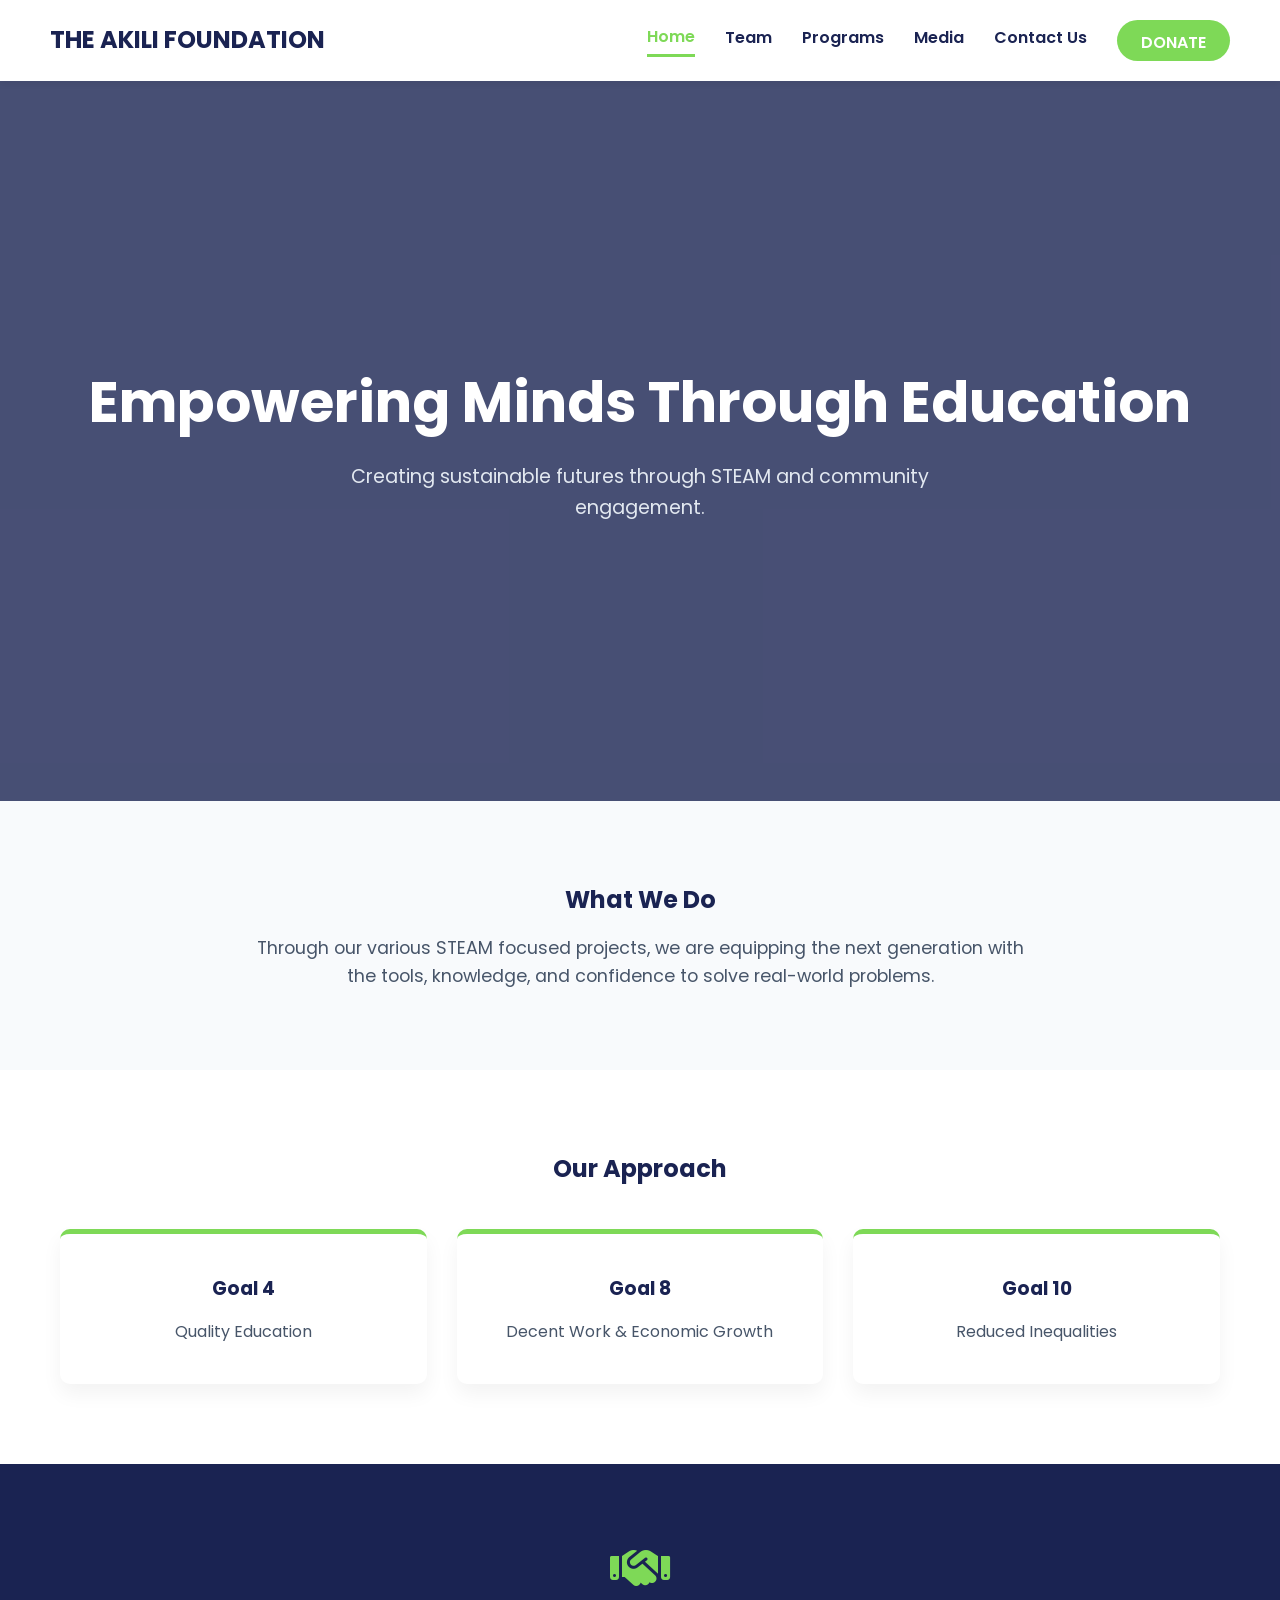
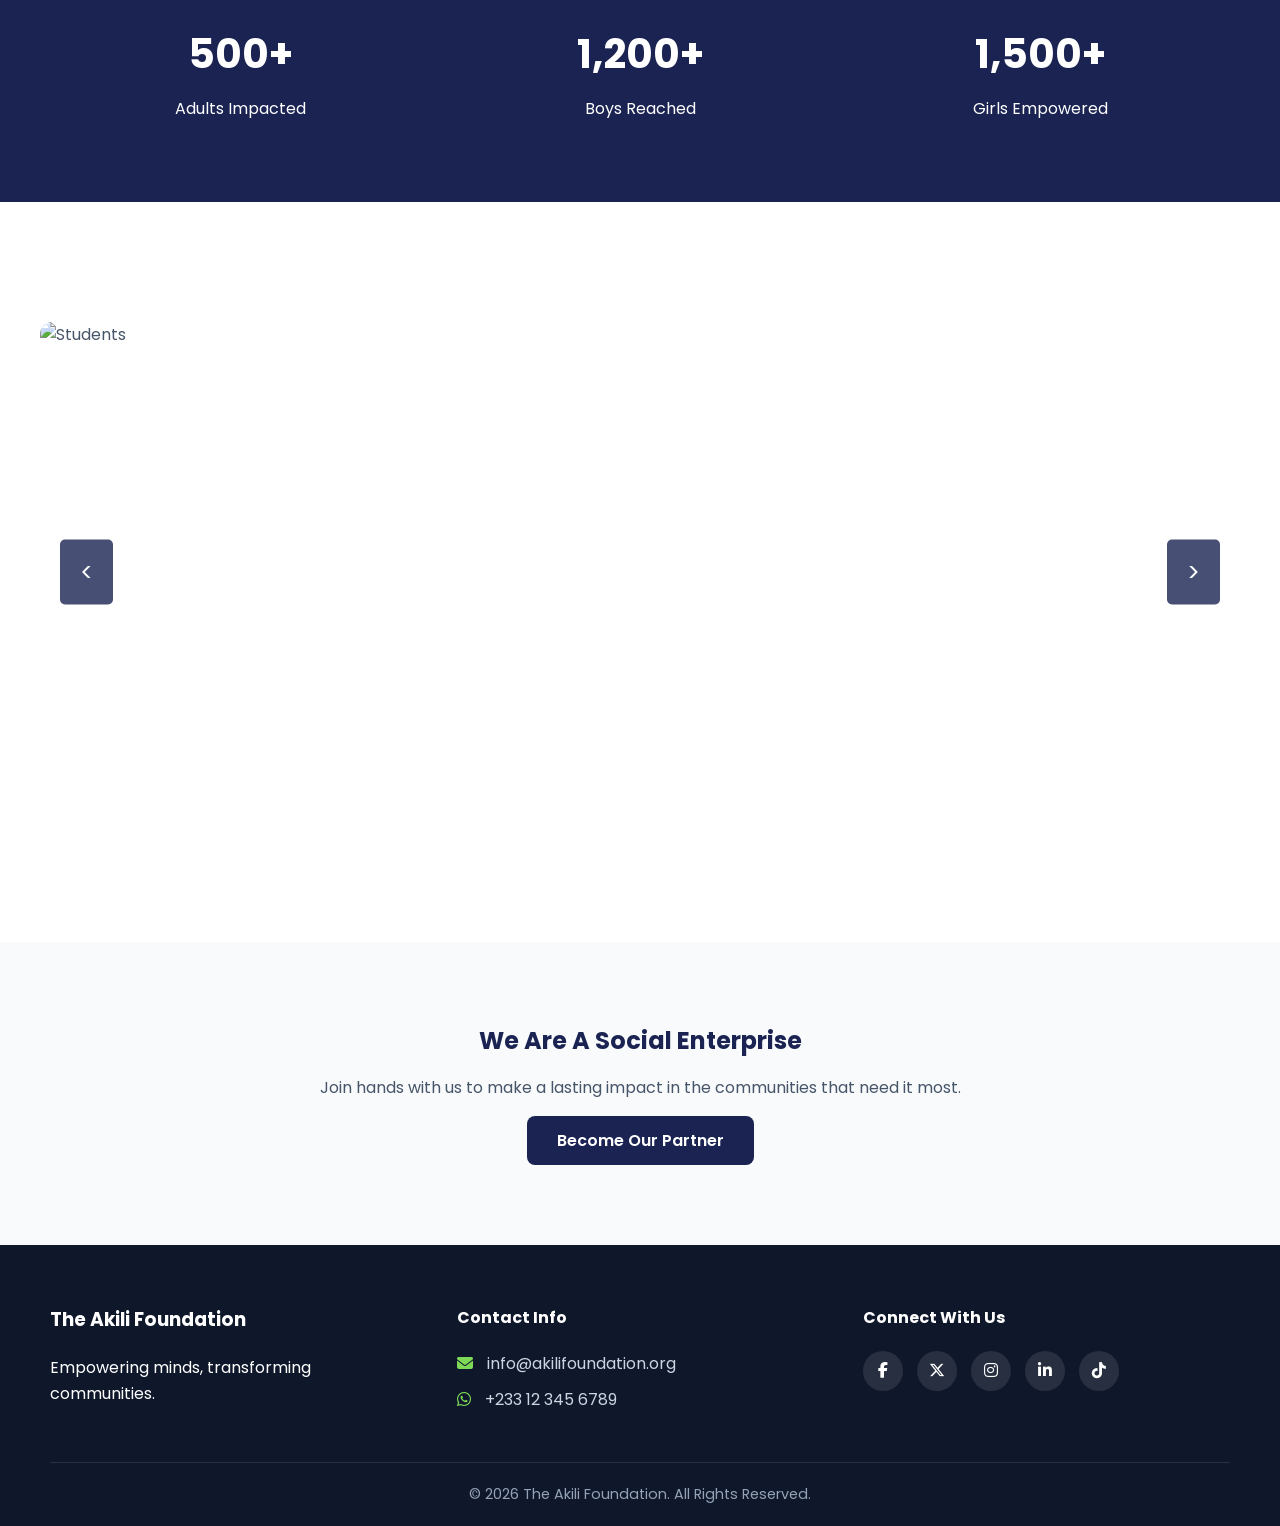
==== index.html @ 2df7f4e1 "Initial commit" ====
<!DOCTYPE html>
<html lang="en">
<head>
    <meta charset="UTF-8">
    <meta name="viewport" content="width=device-width, initial-scale=1.0">
    <title>Home | The Akili Foundation</title>
    <link rel="stylesheet" href="style.css">
    <link rel="stylesheet" href="https://cdnjs.cloudflare.com/ajax/libs/font-awesome/6.4.2/css/all.min.css">
</head>
<body>

    <header class="navbar">
        <div class="logo"><h2>THE AKILI FOUNDATION</h2></div>
        <nav class="nav-links">
            <a href="index.html" id="nav-home">Home</a>
            <a href="team.html" id="nav-team">Team</a>
            <a href="programs.html" id="nav-programs">Programs</a>
            <a href="media.html" id="nav-media">Media</a>
            <a href="contact.html" id="nav-contact">Contact Us</a>
            <a href="donate.html" class="btn-donate">DONATE</a>
        </nav>
    </header>

    <section class="hero-section">
        <div class="hero-content">
            <h1>Empowering Minds Through Education</h1>
            <p>Creating sustainable futures through STEAM and community engagement.</p>
        </div>
    </section>

    <section class="what-we-do">
        <div class="container">
            <h2>What We Do</h2>
            <p>Through our various STEAM focused projects, we are equipping the next generation with the tools, knowledge, and confidence to solve real-world problems.</p>
        </div>
    </section>

    <section class="our-approach">
        <div class="container">
            <h2>Our Approach</h2>
            <div class="sdg-grid">
                <div class="sdg-card">
                    <h3>Goal 4</h3>
                    <p>Quality Education</p>
                </div>
                <div class="sdg-card">
                    <h3>Goal 8</h3>
                    <p>Decent Work & Economic Growth</p>
                </div>
                <div class="sdg-card">
                    <h3>Goal 10</h3>
                    <p>Reduced Inequalities</p>
                </div>
            </div>
        </div>
    </section>

    <section class="impact-counter">
        <div class="container">
            <i class="fa-solid fa-handshake impact-icon"></i>
            <div class="counter-grid">
                <div class="counter-box">
                    <h3>500+</h3>
                    <p>Adults Impacted</p>
                </div>
                <div class="counter-box">
                    <h3>1,200+</h3>
                    <p>Boys Reached</p>
                </div>
                <div class="counter-box">
                    <h3>1,500+</h3>
                    <p>Girls Empowered</p>
                </div>
            </div>
        </div>
    </section>

    <section class="media-preview">
        <div class="impact-carousel">
                <button class="carousel-btn prev" id="prevBtn">&lt;</button>
                <img src="78.jpg" alt="Students" id="carouselImage">
                <button class="carousel-btn next" id="nextBtn">&gt;</button>
            </div>
    </section>

    <section class="cta-section">
        <div class="container">
            <h2>We Are A Social Enterprise</h2>
            <p>Join hands with us to make a lasting impact in the communities that need it most.</p>
            <a href="donate.html" class="btn-primary">Become Our Partner</a>
        </div>
    </section>

    <footer class="footer">
        <div class="footer-container">
            <div class="footer-about">
                <h3>The Akili Foundation</h3>
                <p>Empowering minds, transforming communities.</p>
            </div><div class="footer-contact">
                <h4>Contact Info</h4>
                <p><i class="fa-solid fa-envelope"></i> info@akilifoundation.org</p>
                <p><i class="fa-brands fa-whatsapp"></i> +233 12 345 6789</p>
            </div>

            <div class="footer-socials">
                <h4>Connect With Us</h4>
                <a href="#"><i class="fa-brands fa-facebook-f"></i></a>
                <a href="#"><i class="fa-brands fa-x-twitter"></i></a>
                <a href="#"><i class="fa-brands fa-instagram"></i></a>
                <a href="#"><i class="fa-brands fa-linkedin-in"></i></a>
                <a href="#"><i class="fa-brands fa-tiktok"></i></a>
            </div>
        </div>
        <div class="footer-bottom">
            <p>&copy; 2026 The Akili Foundation. All Rights Reserved.</p>
        </div>
    </footer>

    <script src="script.js"></script>
</body>
</html>
---- style.css ----
/* =========================================
   0. GOOGLE FONTS & ROOT VARIABLES
   ========================================= */
@import url('https://fonts.googleapis.com/css2?family=Poppins:wght@300;400;600;700&display=swap');

:root {
    --primary-blue: #1a2352;
    --primary-green: #7ed957;
    --hover-green: #6bc246;
    --white: #ffffff;
    --light-gray: #f8fafc;
    --border-gray: #e2e8f0;
    --text-gray: #475569;
    --dark-bg: #0f172a;
    --whatsapp-green: #25D366;
}

/* =========================================
   1. GLOBAL RESET & BASE STYLES
   ========================================= */
* {
    margin: 0;
    padding: 0;
    box-sizing: border-box;
    font-family: 'Poppins', sans-serif;
}

body {
    background-color: var(--white);
    color: var(--text-gray);
    line-height: 1.6;
}

.container {
    max-width: 1200px;
    margin: 0 auto;
    padding: 0 20px;
    text-align: center;
}

h1, h2, h3, h4 {
    color: var(--primary-blue);
    margin-bottom: 15px;
}

/* =========================================
   2. UNIVERSAL NAVBAR
   ========================================= */
.navbar {
    display: flex;
    justify-content: space-between;
    align-items: center;
    padding: 20px 50px;
    background-color: var(--white);
    box-shadow: 0 4px 6px rgba(0,0,0,0.05);
    position: sticky;
    top: 0;
    z-index: 1000;
}

.logo h2 {
    font-size: 1.5rem;
    margin: 0;
}

.nav-links {
    display: flex;
    gap: 30px;
    align-items: center;
}

.nav-links a {
    text-decoration: none;
    color: var(--primary-blue);
    font-weight: 600;
    transition: color 0.3s;
    padding-bottom: 5px;
}

.nav-links a:hover {
    color: var(--primary-green);
}

.nav-links a.active-link {
    border-bottom: 3px solid var(--primary-green);
    color: var(--primary-green);
}

/* =========================================
   3. BUTTONS
   ========================================= */
.btn-donate {
    background-color: var(--primary-green);
    color: var(--white) !important;
    padding: 10px 24px;
    border-radius: 50px;
    border: none;
    font-weight: 600;
    transition: background 0.3s;
}

.btn-donate:hover {
    background-color: var(--hover-green);
    border-bottom: none;
}

.btn-primary {
    display: inline-block;
    background-color: var(--primary-blue);
    color: var(--white);
    padding: 12px 30px;
    border-radius: 8px;
    text-decoration: none;
    font-weight: 600;
    transition: background 0.3s;
    margin-top: 15px;
    border: none;
    cursor: pointer;
}

.btn-primary:hover {
    background-color: #11183b;
}

.btn-whatsapp {
    display: inline-block;
    background-color: var(--whatsapp-green);
    color: var(--white);
    padding: 10px 20px;
    border-radius: 8px;
    text-decoration: none;
    font-weight: 600;
    margin-top: 10px;
    transition: transform 0.3s;
}

.btn-whatsapp:hover {
    transform: translateY(-3px);
}

/* =========================================
   4. HOME PAGE SECTIONS
   ========================================= */
.hero-section {
    position: relative;
    background-image: url('78.jpg'); /* Starts with your first working image */
    background-position: center;
    background-size: cover;
    background-repeat: no-repeat;
    
    height: 80vh;
    display: flex;
    align-items: center;
    justify-content: center;
    text-align: center;
    color: var(--white);
    padding: 0 20px;
    overflow: hidden;
    
    /* Smooth transition fade when background changes */
    transition: background-image 1.2s ease-in-out;
}

/* Handles the dark blue tint safely so JavaScript doesn't break it */
.hero-section::before {
    content: "";
    position: absolute;
    top: 0;
    left: 0;
    width: 100%;
    height: 100%;
    background: rgba(26, 35, 82, 0.8);
    z-index: 1;
}

/* Pushes text in front of the dark tint */
.hero-content {
    position: relative;
    z-index: 2;
}

.hero-content h1 {
    color: var(--white);
    font-size: 3.5rem;
}

.hero-content p {
    font-size: 1.2rem;
    max-width: 600px;
    margin: 0 auto;
    color: #e2e8f0;
}
.what-we-do, .our-approach, .impact-counter, .media-preview, .cta-section {
    padding: 80px 0;
}

.what-we-do { background-color: var(--light-gray); }
.what-we-do p { max-width: 800px; margin: 0 auto; font-size: 1.1rem; }

.sdg-grid {
    display: grid;
    grid-template-columns: repeat(auto-fit, minmax(250px, 1fr));
    gap: 30px;
    margin-top: 40px;
}

.sdg-card {
    background: var(--white);
    padding: 40px 20px;
    border-radius: 10px;
    box-shadow: 0 10px 20px rgba(0,0,0,0.05);
    border-top: 5px solid var(--primary-green);
    transition: transform 0.3s;
}

.sdg-card:hover {
    transform: translateY(-5px); 
}

.impact-counter { background-color: var(--primary-blue); color: var(--white); }
.impact-counter h2, .impact-counter h3 { color: var(--white); }
.impact-icon { font-size: 3rem; color: var(--primary-green); margin-bottom: 30px; }

.counter-grid {
    display: grid;
    grid-template-columns: repeat(auto-fit, minmax(200px, 1fr));
    gap: 40px;
}

.counter-box h3 { font-size: 2.5rem; margin-bottom: 10px; }
.cta-section { background-color: var(--light-gray); }

/* =========================================
   5. SUBPAGE HEADERS (Team, Contact, etc.)
   ========================================= */
.page-header {
    background-color: var(--primary-blue);
    color: var(--white);
    padding: 60px 20px;
    text-align: center;
}

.page-header h1 {
    color: var(--white);
    font-size: 2.5rem;
    margin-bottom: 10px;
}

.page-header p {
    color: var(--border-gray);
    font-size: 1.1rem;
    max-width: 600px;
    margin: 0 auto;
}

/* =========================================
   6. TEAM & VOLUNTEERS
   ========================================= */
.team-grid-section, .volunteer-cta {
    padding: 80px 0;
}

.profile-grid {
    display: grid;
    grid-template-columns: repeat(auto-fit, minmax(250px, 1fr));
    gap: 40px;
    margin-top: 20px;
}

.profile-card {
    background: var(--white);
    padding: 30px 20px;
    border-radius: 12px;
    box-shadow: 0 4px 15px rgba(0,0,0,0.05);
    text-align: center;
}

.profile-card img {
    width: 150px;
    height: 150px;
    border-radius: 50%;
    object-fit: cover;
    margin-bottom: 15px;
    border: 4px solid var(--light-gray);
}

.profile-card .role {
    color: var(--primary-green);
    font-weight: 600;
}

.linkedin-link {
    display: inline-block;
    margin-top: 10px;
    font-size: 1.5rem;
    color: #0077b5;
    transition: transform 0.3s, color 0.3s;
}

.linkedin-link:hover {
    color: #005582;
    transform: scale(1.2);
}

.volunteer-bridge {
    background-color: var(--light-gray);
    padding: 60px 0;
}

/* =========================================
   7. PROGRAMS PAGE
   ========================================= */
.programs-section { padding: 80px 0; background-color: var(--light-gray); }

.programs-grid {
    display: grid;
    grid-template-columns: repeat(auto-fit, minmax(320px, 1fr));
    gap: 30px;
}

.program-card {
    background: var(--white);
    border-radius: 12px;
    overflow: hidden;
    box-shadow: 0 5px 15px rgba(0,0,0,0.05);
    text-align: left;
}

.program-card img {
    width: 100%;
    height: 220px;
    object-fit: cover;
}

.program-content {
    padding: 30px;
}

/* =========================================
   8. MEDIA GALLERY
   ========================================= */
.gallery-section { padding: 80px 0; }

.gallery-grid {
    display: grid;
    grid-template-columns: repeat(auto-fit, minmax(300px, 1fr));
    gap: 20px;
}

.gallery-item img {
    width: 100%;
    height: 300px;
    object-fit: cover;
    border-radius: 10px;
    transition: transform 0.3s;
}

.gallery-item img:hover { transform: scale(1.02); }

.gallery-wide {
    grid-column: 1 / -1; 
}

.gallery-wide img {
    height: 400px;
}

/* =========================================
   9. CONTACT PAGE & FORMS
   ========================================= */
.contact-section { padding: 80px 0; }

.contact-grid {
    display: grid;
    grid-template-columns: 1fr 1fr;
    gap: 50px;
    text-align: left;
}

.standard-form {
    display: flex;
    flex-direction: column;
    gap: 15px;
    margin-top: 20px;
}

.standard-form input, .standard-form textarea {
    width: 100%;
    padding: 15px;
    border: 1px solid var(--border-gray);
    border-radius: 8px;
    font-size: 1rem;
    outline: none;
    transition: border 0.3s;
}

.standard-form input:focus, .standard-form textarea:focus {
    border-color: var(--primary-blue);
}

.contact-info-container h2 { margin-bottom: 20px; }

.info-item {
    display: flex;
    align-items: center;
    gap: 15px;
    margin-top: 20px;
    font-size: 1.1rem;
}

.info-item i {
    color: var(--primary-green);
    font-size: 1.5rem;
}

.whatsapp-box {
    margin-top: 40px;
    background: var(--light-gray);
    padding: 25px;
    border-radius: 10px;
    border-left: 4px solid var(--whatsapp-green);
}

/* =========================================
   10. DONATE PAGE
   ========================================= */
.donate-section { padding: 80px 0; background-color: var(--light-gray); }

.donate-grid {
    display: grid;
    grid-template-columns: repeat(auto-fit, minmax(300px, 1fr));
    gap: 30px;
}

.donate-card {
    background: var(--white);
    padding: 40px 30px;
    border-radius: 12px;
    box-shadow: 0 5px 20px rgba(0,0,0,0.05);
    border-top: 5px solid var(--primary-green);
}

.donate-icon i {
    font-size: 3rem;
    color: var(--primary-blue);
    margin-bottom: 20px;
}

.momo-details {
    background-color: var(--light-gray);
    padding: 20px;
    border-radius: 8px;
    margin-top: 20px;
    text-align: left;
}

.momo-details p {
    margin-bottom: 5px;
    color: var(--primary-blue);
}

/* =========================================
   11. UNIVERSAL FOOTER
   ========================================= */
.footer {
    background-color: var(--dark-bg);
    color: var(--white);
    padding: 60px 50px 20px;
    text-align: left;
}

.footer-container {
    display: grid;
    grid-template-columns: repeat(auto-fit, minmax(250px, 1fr));
    gap: 40px;
    margin-bottom: 40px;
}

.footer h3, .footer h4 { color: var(--white); margin-bottom: 20px; }

.footer-contact p { margin-bottom: 10px; color: #cbd5e1; }
.footer-contact i { color: var(--primary-green); margin-right: 10px; }

.footer-socials a {
    display: inline-block;
    background: rgba(255,255,255,0.1);
    color: var(--white);
    width: 40px;
    height: 40px;
    line-height: 40px;
    text-align: center;
    border-radius: 50%;
    margin-right: 10px;
    transition: background 0.3s;
}

.footer-socials a:hover { background: var(--primary-green); }

.footer-bottom {
    text-align: center;
    padding-top: 20px;
    border-top: 1px solid rgba(255,255,255,0.1);
    color: #94a3b8;
    font-size: 0.9rem;
}

/* =========================================
   12. RESPONSIVE MEDIA QUERIES (Mobile)
   ========================================= */
@media (max-width: 768px) {
    .navbar { flex-direction: column; padding: 20px; gap: 15px; }
    .nav-links { flex-wrap: wrap; justify-content: center; gap: 15px; }
    .hero-content h1 { font-size: 2.5rem; }
    .contact-grid { grid-template-columns: 1fr; }
    .gallery-wide img { height: 250px; }
}

/* =========================================
   13. IMPACT CAROUSEL (FULL WIDTH)
   ========================================= */
.impact-carousel {
    position: relative;
    width: 100%;
    max-width: 1200px;
    margin: 40px auto;
    overflow: hidden;
    border-radius: 12px;
}

#carouselImage {
    width: 100%;
    height: 500px;
    object-fit: cover;
    display: block;
}

.carousel-btn {
    position: absolute;
    top: 50%;
    transform: translateY(-50%);
    background-color: rgba(26, 35, 82, 0.8);
    color: var(--white);
    border: none;
    padding: 15px 20px;
    cursor: pointer;
    font-size: 24px;
    border-radius: 5px;
    transition: background-color 0.3s;
    z-index: 10;
}

.carousel-btn:hover {
    background-color: var(--primary-green);
}

#prevBtn { left: 20px; }
#nextBtn { right: 20px; }
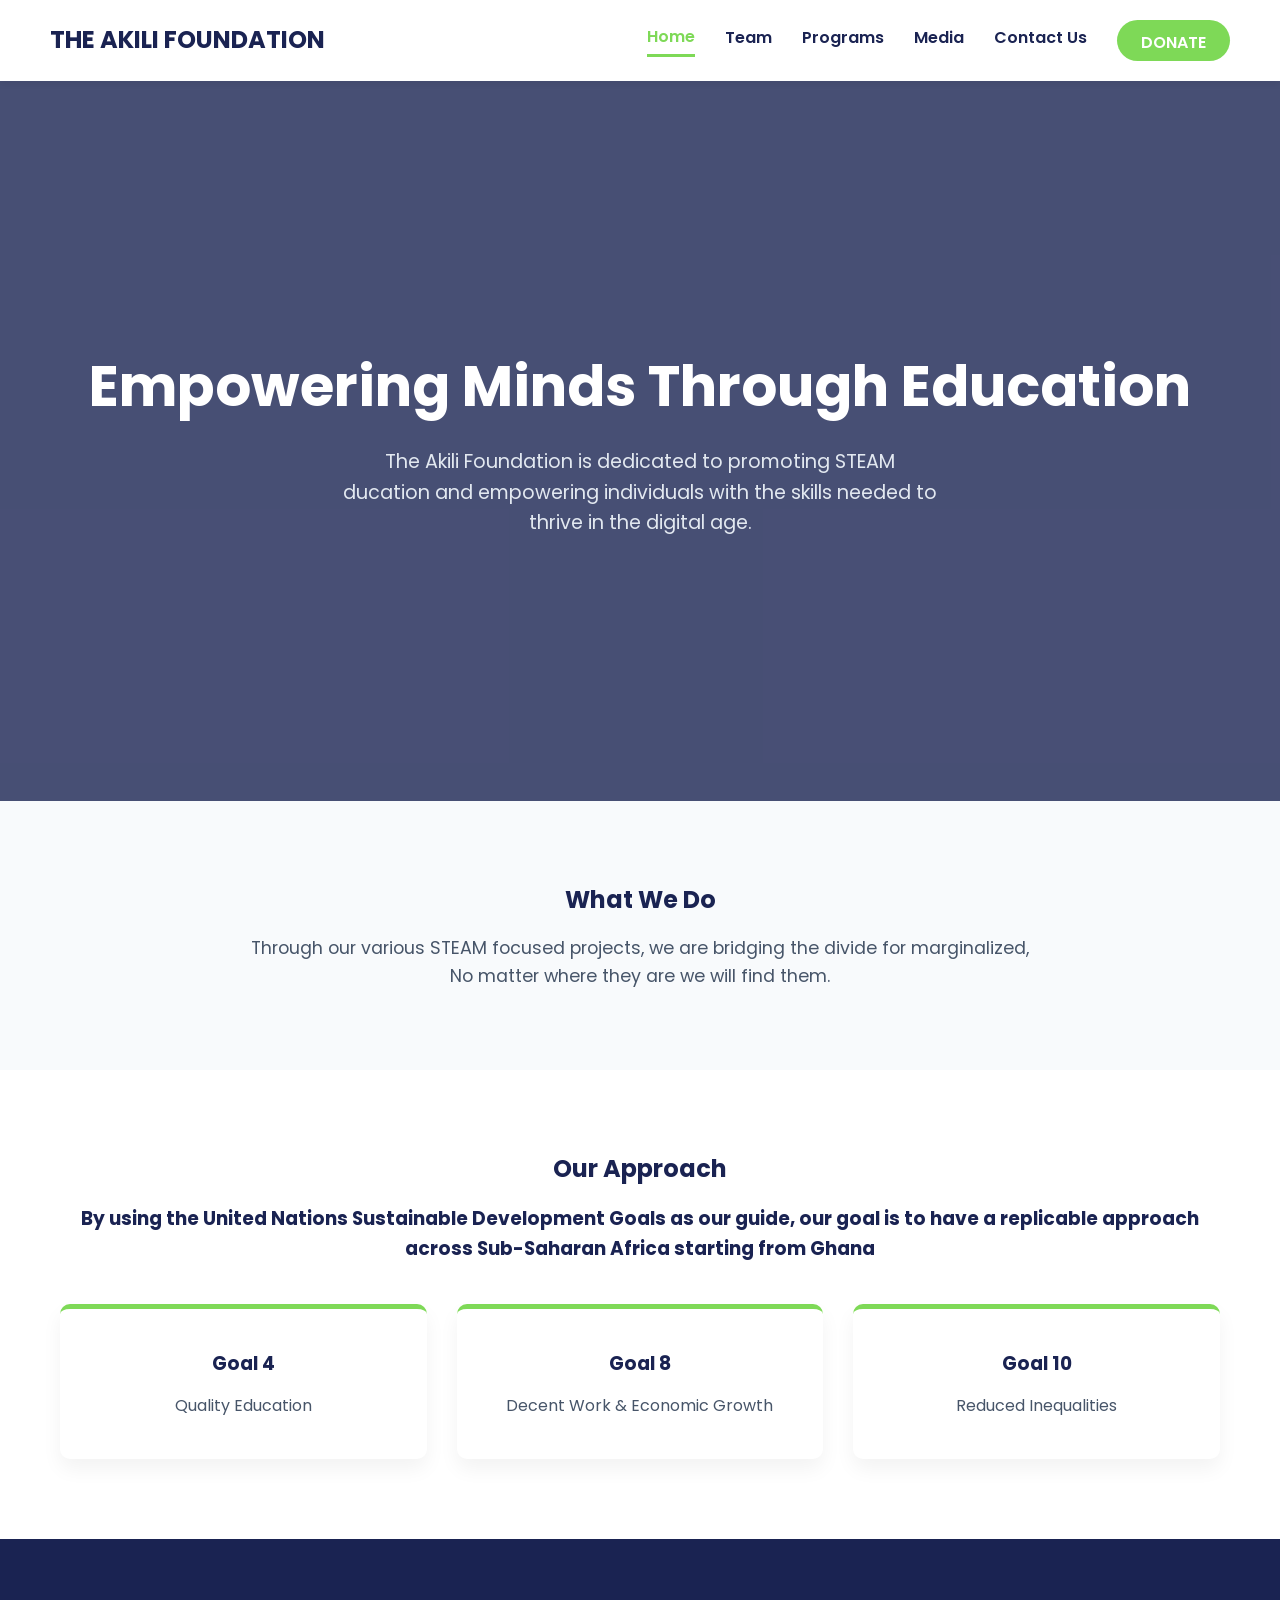
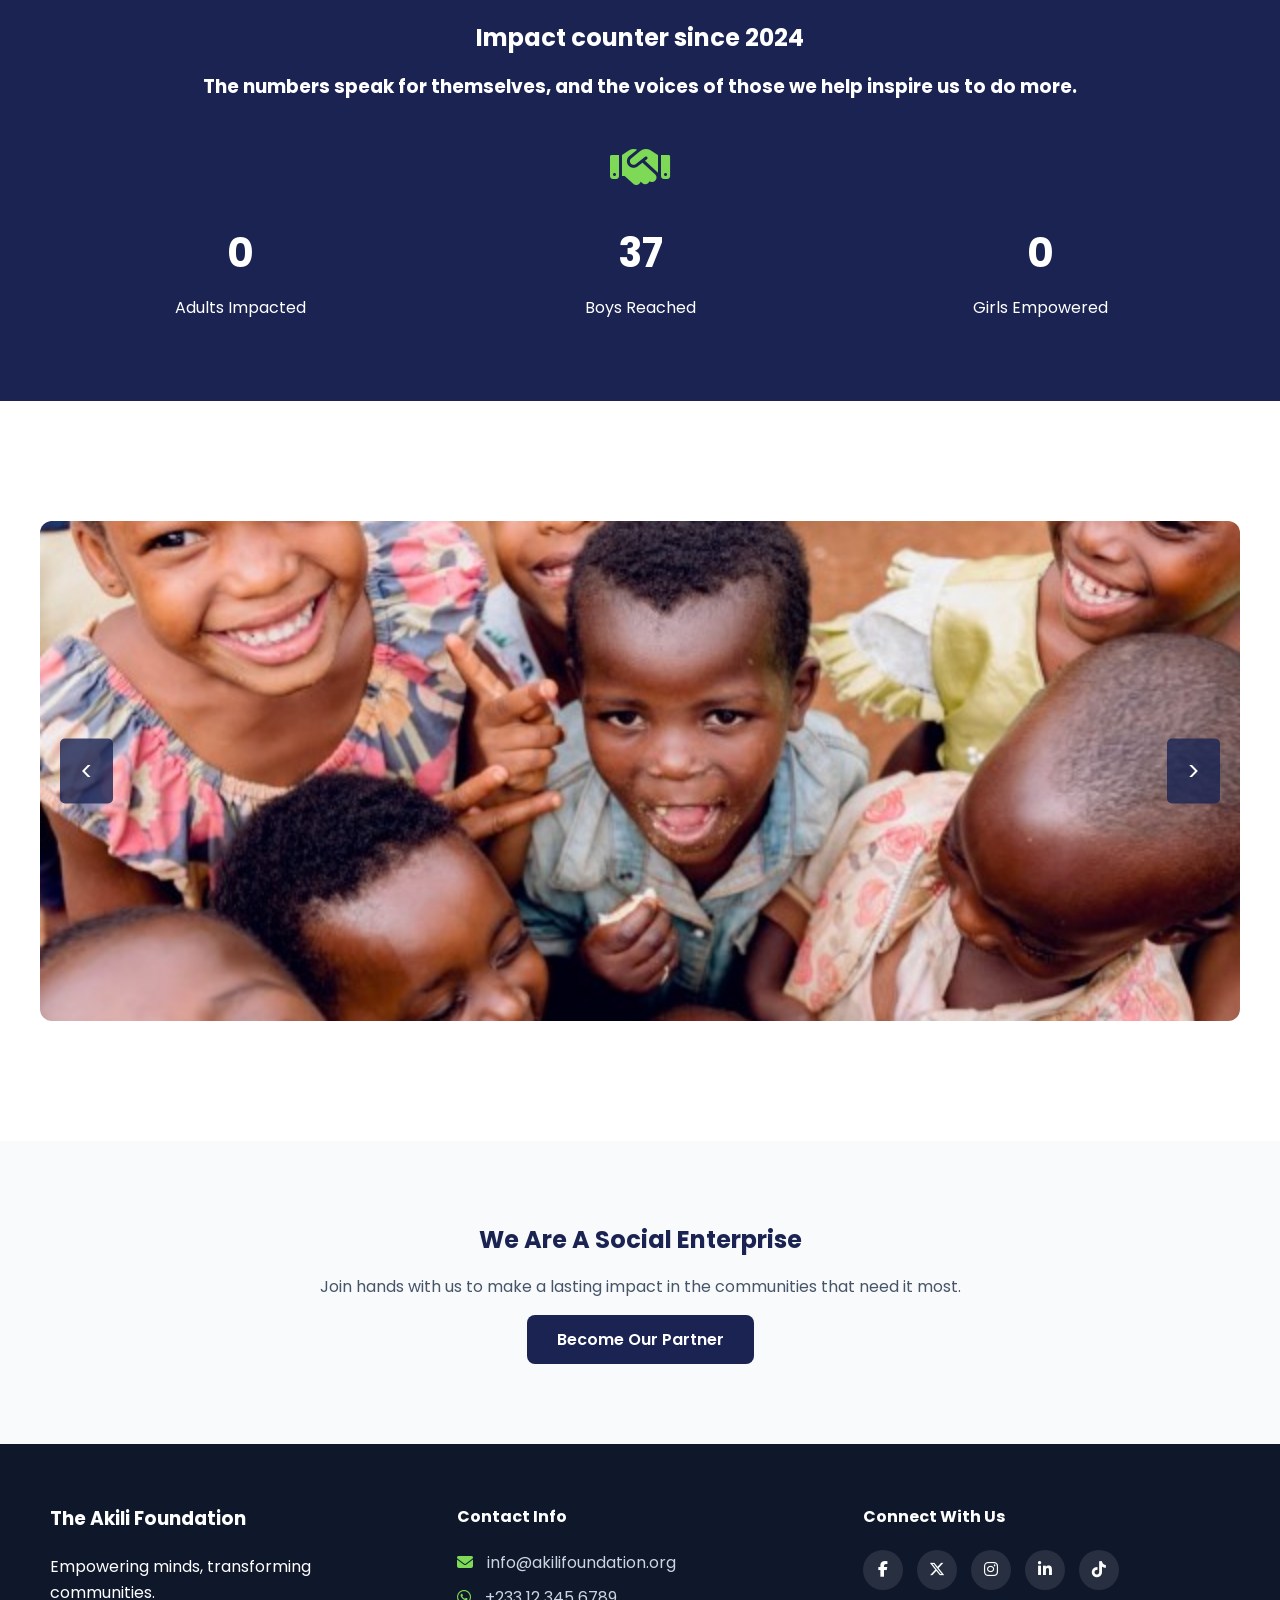
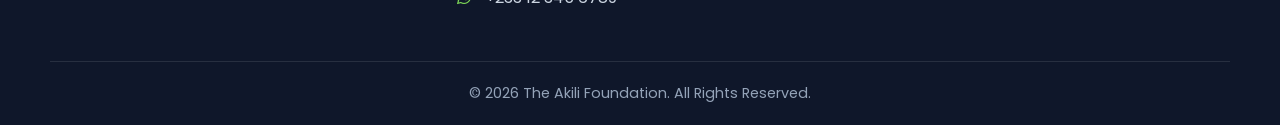
==== commit 0457ad2d: "updated images and added real information" ====
--- a/index.html
+++ b/index.html
@@ -24,20 +24,21 @@
     <section class="hero-section">
         <div class="hero-content">
             <h1>Empowering Minds Through Education</h1>
-            <p>Creating sustainable futures through STEAM and community engagement.</p>
+            <p>The Akili Foundation is dedicated to promoting STEAM ducation and empowering individuals with the skills needed to thrive in the digital age.</p>
         </div>
     </section>
 
     <section class="what-we-do">
         <div class="container">
             <h2>What We Do</h2>
-            <p>Through our various STEAM focused projects, we are equipping the next generation with the tools, knowledge, and confidence to solve real-world problems.</p>
+            <p>Through our various STEAM focused projects, we are bridging the divide for marginalized, No matter where they are we will find them.</p>
         </div>
     </section>
 
     <section class="our-approach">
         <div class="container">
             <h2>Our Approach</h2>
+            <h3>By using the United Nations Sustainable Development Goals as our guide, our goal is to have a replicable approach across Sub-Saharan Africa starting from Ghana</h3>
             <div class="sdg-grid">
                 <div class="sdg-card">
                     <h3>Goal 4</h3>
@@ -57,18 +58,21 @@
 
     <section class="impact-counter">
         <div class="container">
+            <h2>Impact counter since 2024</h2> 
+            <h3>The numbers speak for  themselves, and the voices of those we help inspire us to do more.</h3>
+            <br>
             <i class="fa-solid fa-handshake impact-icon"></i>
             <div class="counter-grid">
                 <div class="counter-box">
-                    <h3>500+</h3>
+                    <h3>0</h3>
                     <p>Adults Impacted</p>
                 </div>
                 <div class="counter-box">
-                    <h3>1,200+</h3>
+                    <h3>37</h3>
                     <p>Boys Reached</p>
                 </div>
                 <div class="counter-box">
-                    <h3>1,500+</h3>
+                    <h3>0</h3>
                     <p>Girls Empowered</p>
                 </div>
             </div>
@@ -78,7 +82,7 @@
     <section class="media-preview">
         <div class="impact-carousel">
                 <button class="carousel-btn prev" id="prevBtn">&lt;</button>
-                <img src="78.jpg" alt="Students" id="carouselImage">
+                <img src="images/78.jpg" alt="Students" id="carouselImage">
                 <button class="carousel-btn next" id="nextBtn">&gt;</button>
             </div>
     </section>
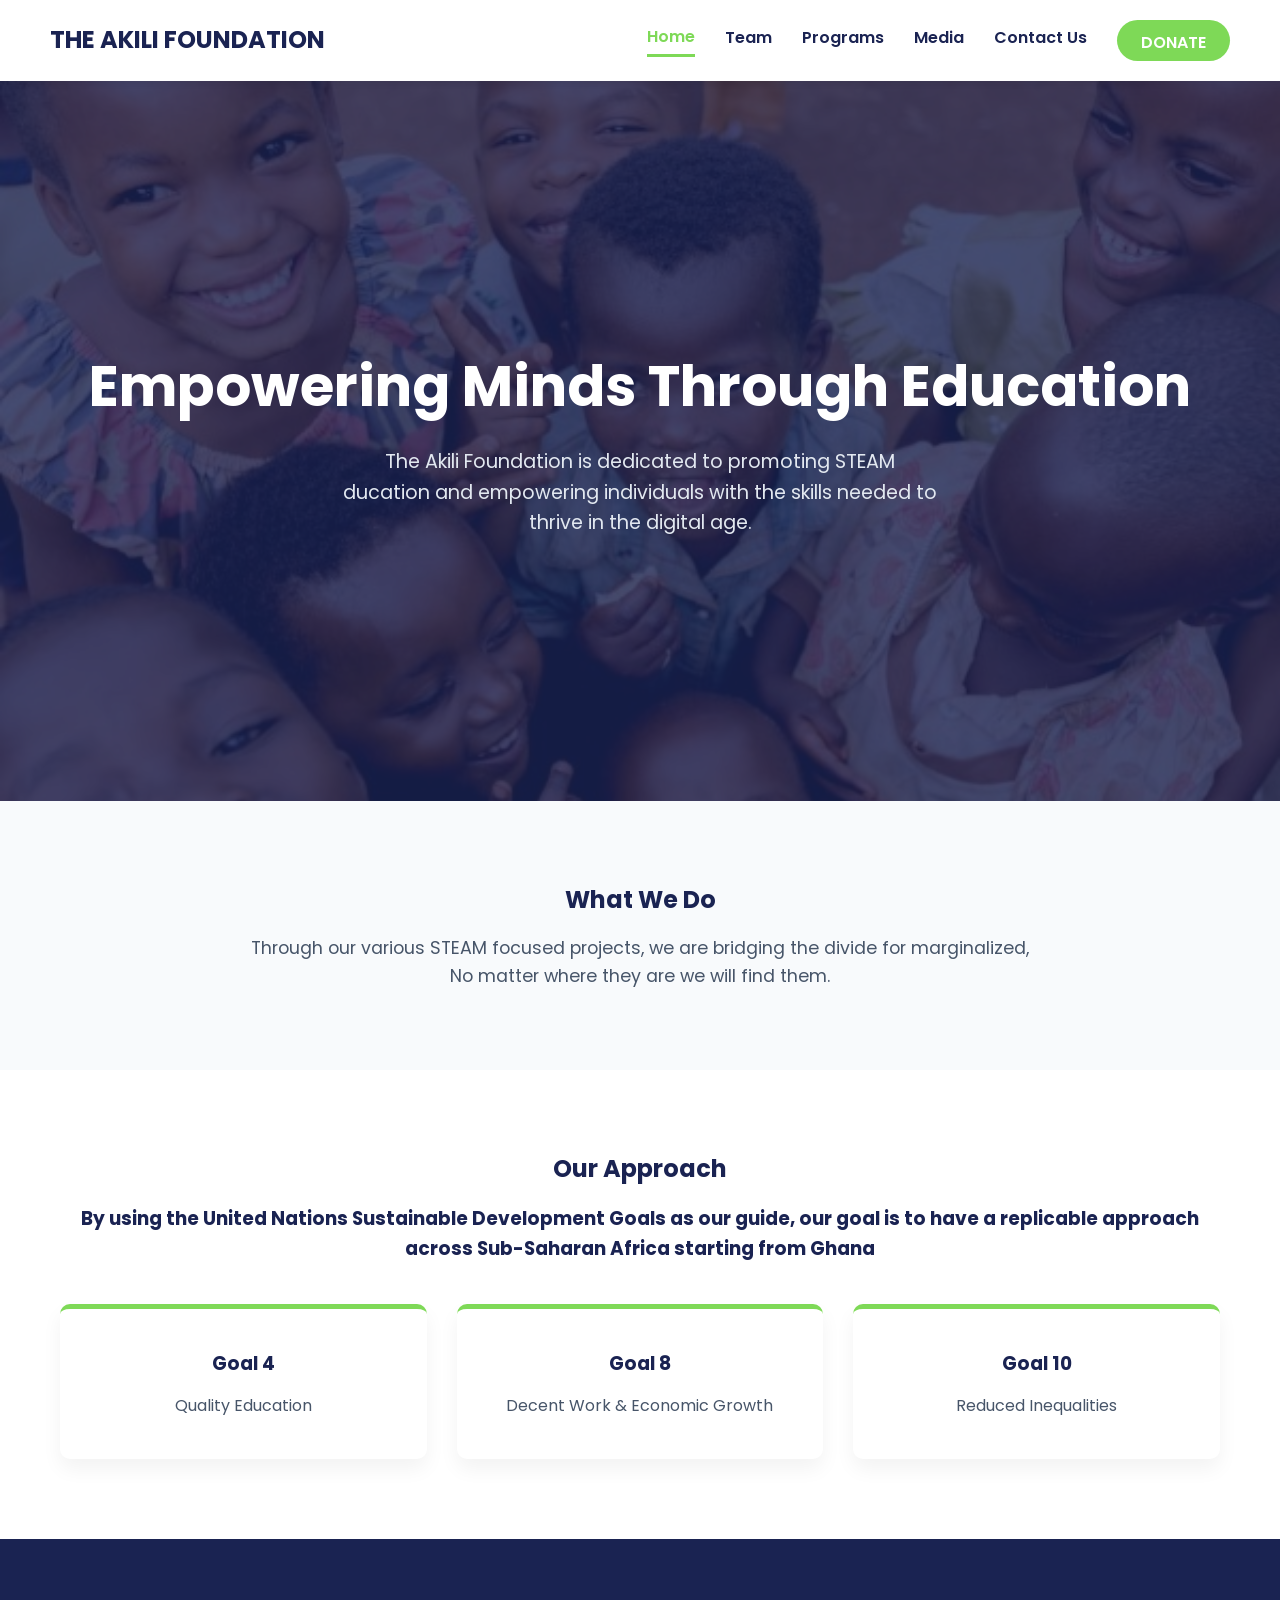
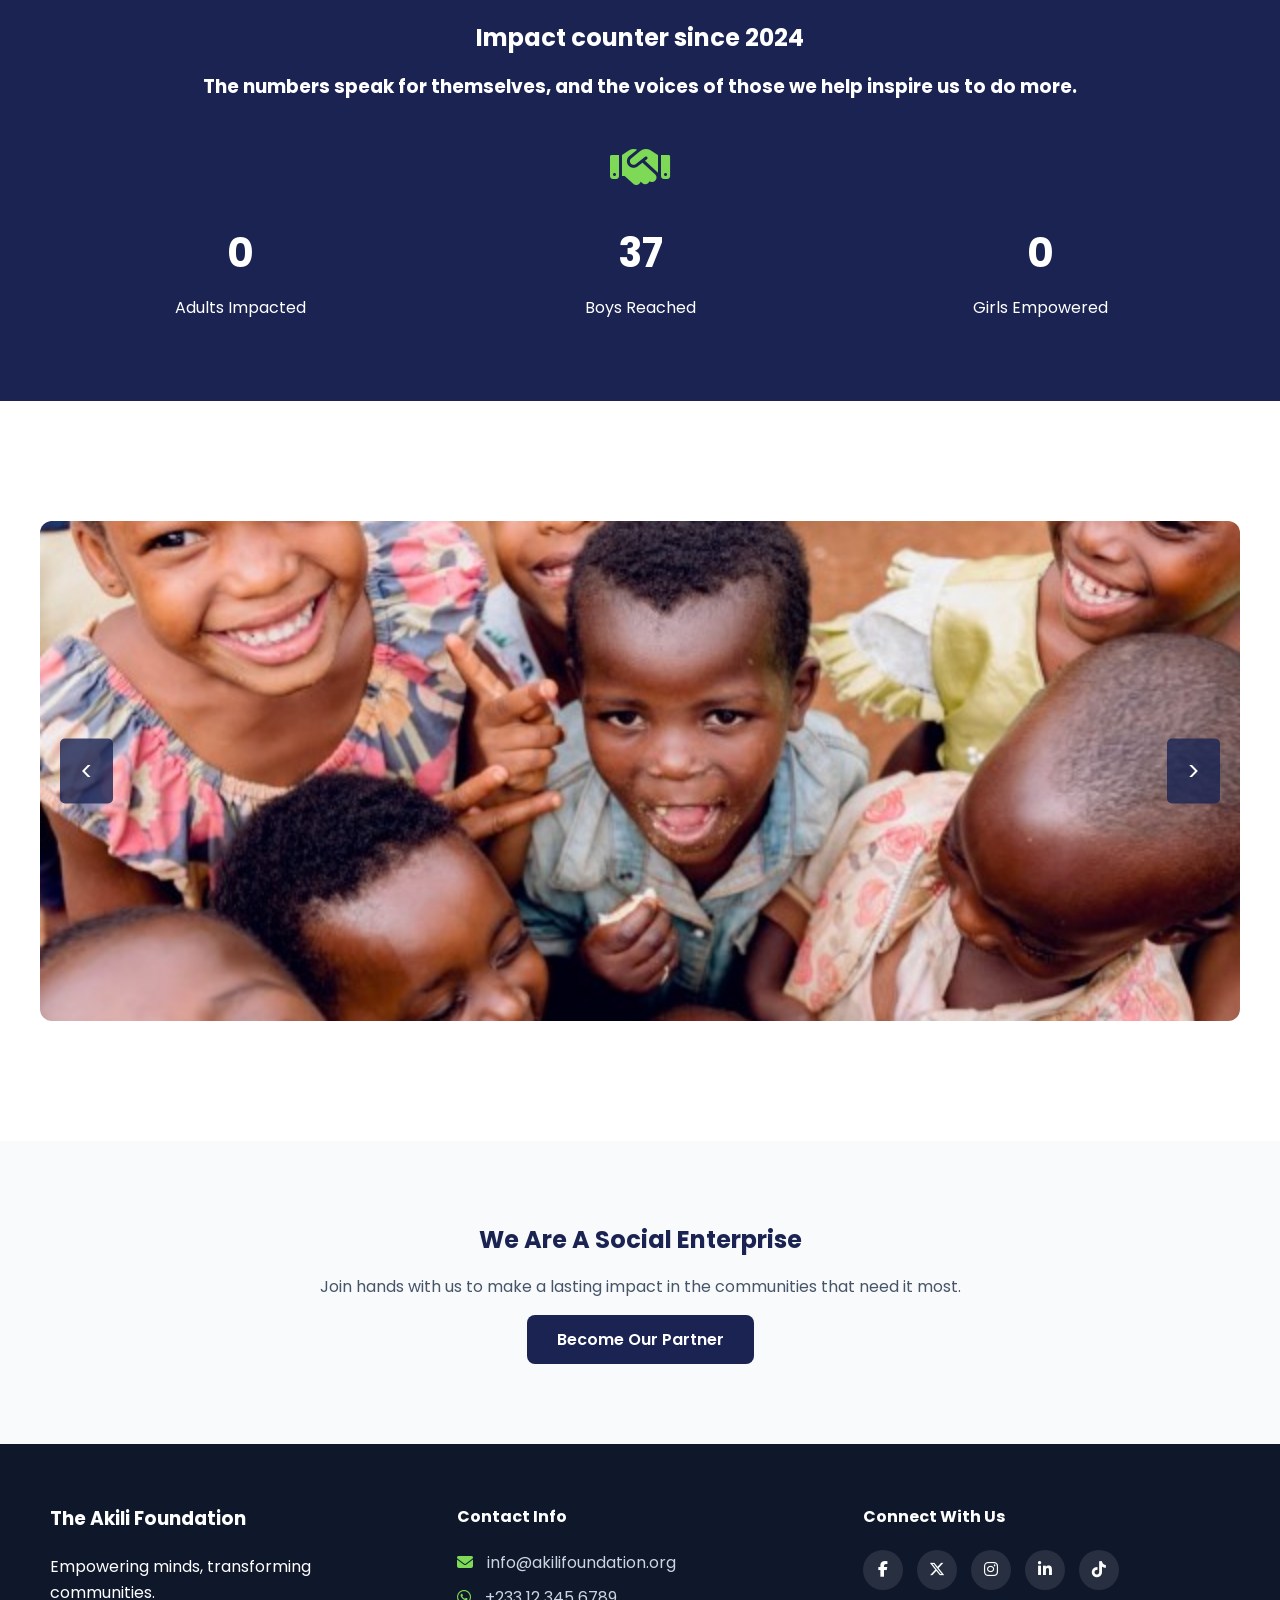
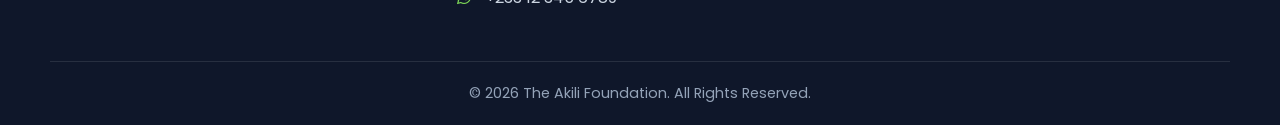
==== commit 7ccedeed: "Added details and the emailJS keys" ====
--- a/index.html
+++ b/index.html
@@ -108,11 +108,11 @@
 
             <div class="footer-socials">
                 <h4>Connect With Us</h4>
-                <a href="#"><i class="fa-brands fa-facebook-f"></i></a>
-                <a href="#"><i class="fa-brands fa-x-twitter"></i></a>
-                <a href="#"><i class="fa-brands fa-instagram"></i></a>
-                <a href="#"><i class="fa-brands fa-linkedin-in"></i></a>
-                <a href="#"><i class="fa-brands fa-tiktok"></i></a>
+                <a href="https://www.facebook.com/profile.php?id=61557404831074" target="_blank"><i class="fa-brands fa-facebook-f"></i></a>
+                <a href="https://m.x.com/AkiliFdn?launch_app_store=true"><i class="fa-brands fa-x-twitter"></i></a>
+                <a href="https://www.instagram.com/theakilifoundation/?utm_source=ig_web_button_share_sheet"><i class="fa-brands fa-instagram"></i></a>
+                <a href="https://www.linkedin.com/company/the-akili-foundation/"><i class="fa-brands fa-linkedin-in"></i></a>
+                <a href="https://www.tiktok.com/@the.akili.foundation?lang=en&is_from_webapp=1&sender_device=mobile&sender_web_id=7657706891138270737"><i class="fa-brands fa-tiktok"></i></a>
             </div>
         </div>
         <div class="footer-bottom">
--- a/style.css
+++ b/style.css
@@ -143,7 +143,7 @@
    ========================================= */
 .hero-section {
     position: relative;
-    background-image: url('78.jpg'); /* Starts with your first working image */
+    background-image: url('images/78.jpg'); /* Starts with your first working image */
     background-position: center;
     background-size: cover;
     background-repeat: no-repeat;
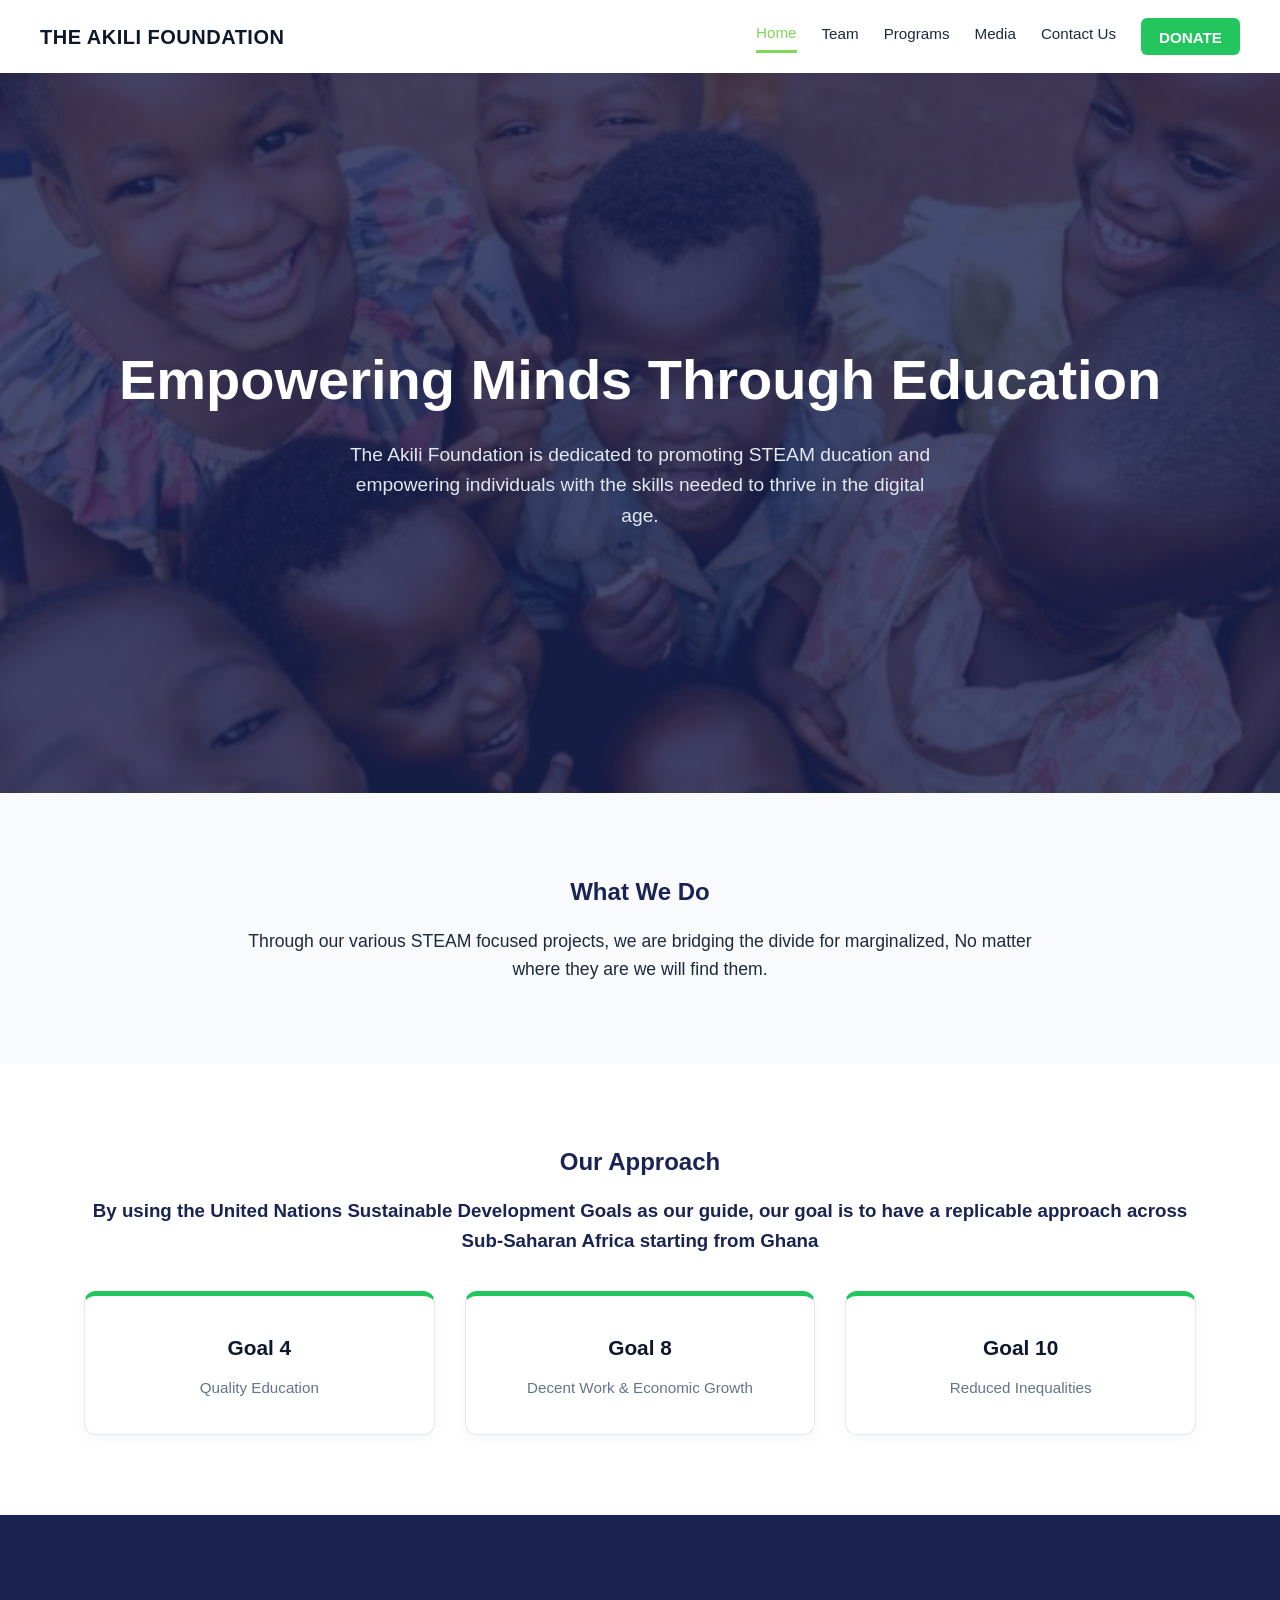
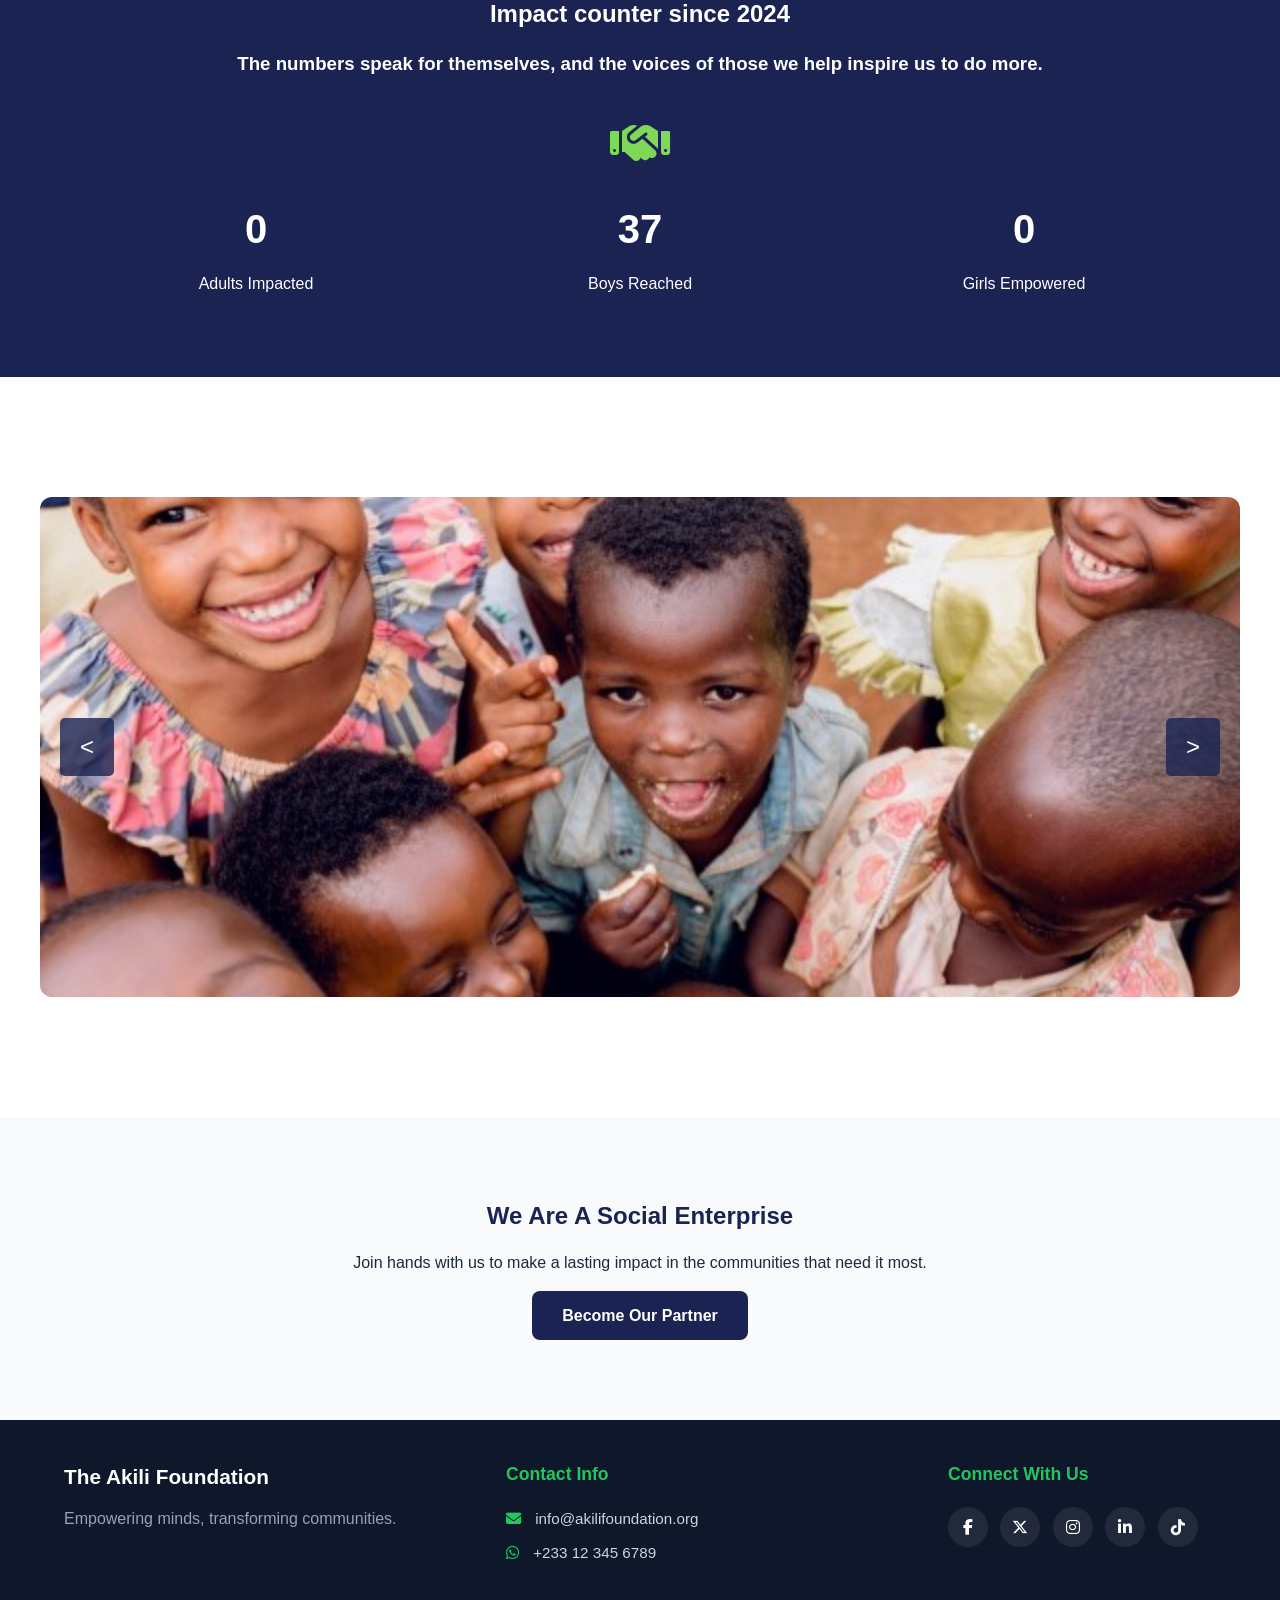
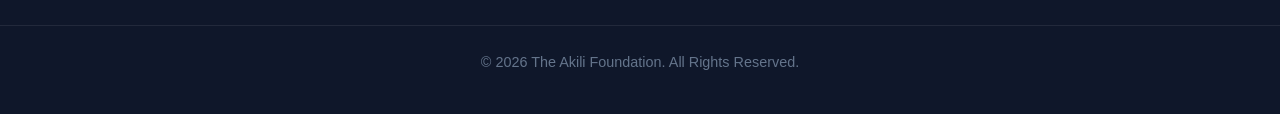
==== commit e2fd0c58: "Added a dropdown menu for smaller screen" ====
--- a/index.html
+++ b/index.html
@@ -11,7 +11,10 @@
 
     <header class="navbar">
         <div class="logo"><h2>THE AKILI FOUNDATION</h2></div>
-        <nav class="nav-links">
+        <button class="menu-toggle" id="menuToggle" aria-label="Toggle navigation" >
+            <i class="fa-solid fa-bars"></i>
+        </button>
+        <nav class="nav-links" id="navLinks">
             <a href="index.html" id="nav-home">Home</a>
             <a href="team.html" id="nav-team">Team</a>
             <a href="programs.html" id="nav-programs">Programs</a>
@@ -121,5 +124,7 @@
     </footer>
 
     <script src="script.js"></script>
+
+    
 </body>
 </html>
--- a/style.css
+++ b/style.css
@@ -26,7 +26,7 @@
 }
 
 body {
-    background-color: var(--white);
+    background-color: #f5f9f6;
     color: var(--text-gray);
     line-height: 1.6;
 }
@@ -308,32 +308,233 @@
 }
 
 /* =========================================
-   7. PROGRAMS PAGE
+   PROGRAMS PAGE STYLES
    ========================================= */
-.programs-section { padding: 80px 0; background-color: var(--light-gray); }
-
-.programs-grid {
-    display: grid;
-    grid-template-columns: repeat(auto-fit, minmax(320px, 1fr));
-    gap: 30px;
-}
-
+
+/* --- Taller Top Hero Banner with Background Image --- */
+.programs-hero {
+    position: relative;
+    background-image: url('images/26.jpg'); /* Swap with your top hero image path */
+    background-size: cover;
+    background-position: center;
+    background-repeat: no-repeat;
+    min-height: 380px; /* Spacious, impactful height */
+    display: flex;
+    align-items: center;
+    justify-content: center;
+}
+
+.hero-overlay {
+    background: rgba(26, 35, 82, 0.8);
+    width: 100%;
+    height: 100%;
+    min-height: 380px;
+    display: flex;
+    align-items: center;
+    justify-content: center;
+    padding: 60px 20px;
+    box-sizing: border-box;
+}
+
+.programs-hero h1 {
+    font-size: 2.8rem;
+    font-weight: 800;
+    color: #ffffff;
+    margin-bottom: 16px;
+    letter-spacing: 1px;
+    text-shadow: 0 2px 6px rgba(0, 0, 0, 0.3);
+}
+
+.hero-subtitle {
+    color: #e2e8f0;
+    font-size: 1.1rem;
+    max-width: 720px;
+    margin: 0 auto;
+    line-height: 1.6;
+    text-shadow: 0 1px 4px rgba(0, 0, 0, 0.4);
+}
+
+/* --- Container & Spacing --- */
+.programs-section {
+    padding: 70px 20px;
+    background-color: #f5f9f6; /* Soft faint green tint */
+}
+
+.programs-container {
+    display: flex;
+    flex-direction: column;
+    gap: 45px;
+    max-width: 1100px;
+    margin: 0 auto;
+}
+
+/* --- DESKTOP VIEW (Split 2-Column Cards) --- */
 .program-card {
-    background: var(--white);
-    border-radius: 12px;
+    display: flex;
+    background: #ffffff;
+    border-radius: 16px;
     overflow: hidden;
-    box-shadow: 0 5px 15px rgba(0,0,0,0.05);
-    text-align: left;
-}
-
-.program-card img {
+    box-shadow: 0 6px 20px rgba(22, 163, 74, 0.06);
+    border: 1px solid #dcfce7;
+    min-height: 350px;
+    transition: transform 0.3s ease, box-shadow 0.3s ease;
+}
+
+.program-card:hover {
+    transform: translateY(-4px);
+    box-shadow: 0 12px 30px rgba(22, 163, 74, 0.12);
+}
+
+.program-card:nth-child(even) {
+    flex-direction: row-reverse;
+}
+
+.program-image {
+    flex: 1;
+    position: relative;
+    min-height: 300px;
+}
+
+.program-image img {
     width: 100%;
-    height: 220px;
+    height: 100%;
     object-fit: cover;
+    display: block;
 }
 
 .program-content {
-    padding: 30px;
+    flex: 1;
+    padding: 45px 40px;
+    display: flex;
+    flex-direction: column;
+    justify-content: center;
+    align-items: flex-start;
+}
+
+.program-content h3 {
+    font-size: 1.85rem;
+    color: #0f172a;
+    margin-bottom: 16px;
+    font-weight: 700;
+}
+
+.program-content p {
+    color: #475569;
+    font-size: 0.98rem;
+    line-height: 1.65;
+    margin-bottom: 28px;
+}
+
+.btn-learn-more {
+    display: inline-block;
+    background-color: #2563eb; /* Primary blue button */
+    color: #ffffff;
+    padding: 12px 30px;
+    border-radius: 8px;
+    text-decoration: none;
+    font-weight: 600;
+    font-size: 0.95rem;
+    box-shadow: 0 4px 12px rgba(37, 99, 235, 0.2);
+    transition: background-color 0.3s ease, transform 0.2s ease;
+}
+
+.btn-learn-more:hover {
+    background-color: #1d4ed8;
+    transform: translateY(-2px);
+}
+
+/* --- MOBILE VIEW (Image Overlay Cards <= 768px) --- */
+@media (max-width: 768px) {
+    .programs-hero {
+        min-height: 300px;
+    }
+    
+    .hero-overlay {
+        min-height: 300px;
+        padding: 40px 15px;
+    }
+
+    .programs-hero h1 {
+        font-size: 2rem;
+    }
+
+    .hero-subtitle {
+        font-size: 0.95rem;
+    }
+
+    .programs-section {
+        padding: 35px 15px;
+    }
+
+    .program-card,
+    .program-card:nth-child(even) {
+        flex-direction: column;
+        position: relative;
+        min-height: 440px;
+        border-radius: 14px;
+        border: none;
+        overflow: hidden;
+    }
+
+    .program-image {
+        position: absolute;
+        top: 0;
+        left: 0;
+        width: 100%;
+        height: 100%;
+        z-index: 1;
+    }
+
+    .program-image img {
+        width: 100%;
+        height: 100%;
+        object-fit: cover;
+    }
+
+    /* Dark gradient overlay for mobile readability */
+    .program-card::after {
+        content: '';
+        position: absolute;
+        top: 0;
+        left: 0;
+        width: 100%;
+        height: 100%;
+        background: linear-gradient(180deg, rgba(15, 23, 42, 0.25) 0%, rgba(15, 23, 42, 0.92) 85%);
+        z-index: 2;
+    }
+
+    .program-content {
+        position: relative;
+        z-index: 3;
+        height: 100%;
+        padding: 32px 22px;
+        justify-content: flex-end;
+        align-items: flex-start;
+        box-sizing: border-box;
+    }
+
+    .program-content h3 {
+        color: #ffffff;
+        font-size: 1.65rem;
+        margin-bottom: 12px;
+        text-shadow: 0 2px 4px rgba(0, 0, 0, 0.4);
+    }
+
+    .program-content p {
+        color: #f1f5f9;
+        font-size: 0.92rem;
+        line-height: 1.55;
+        margin-bottom: 22px;
+        text-shadow: 0 1px 3px rgba(0, 0, 0, 0.5);
+    }
+
+    .btn-learn-more {
+        background-color: #2563eb;
+        width: 100%;
+        text-align: center;
+        padding: 14px 0;
+        box-shadow: 0 4px 14px rgba(0, 0, 0, 0.3);
+    }
 }
 
 /* =========================================
@@ -343,13 +544,13 @@
 
 .gallery-grid {
     display: grid;
-    grid-template-columns: repeat(auto-fit, minmax(300px, 1fr));
+    grid-template-columns: repeat(auto-fit, minmax(250px, 1fr));
     gap: 20px;
 }
 
 .gallery-item img {
     width: 100%;
-    height: 300px;
+    height: 250px;
     object-fit: cover;
     border-radius: 10px;
     transition: transform 0.3s;
@@ -366,61 +567,254 @@
 }
 
 /* =========================================
-   9. CONTACT PAGE & FORMS
+   9. FORMS & CARDS (SHARED, VOLUNTEER & CONTACT)
    ========================================= */
-.contact-section { padding: 80px 0; }
+
+/* --- 9.1 Shared Form Styles (Used on both pages) --- */
+.standard-form {
+    display: flex;
+    flex-direction: column;
+    gap: 16px;
+}
+
+.form-group {
+    display: flex;
+    flex-direction: column;
+    gap: 6px;
+}
+
+.form-group.full-width {
+    width: 100%;
+}
+
+.form-group label {
+    font-weight: 600;
+    font-size: 0.88rem;
+    color: #374151;
+}
+
+/* Inputs, Select Dropdowns, & Textareas Base Styling */
+.standard-form input, 
+.standard-form select, 
+.standard-form textarea {
+    width: 100%;
+    padding: 12px 15px;
+    border: 1px solid #d1d5db;
+    border-radius: 8px;
+    font-size: 0.95rem;
+    background-color: #ffffff;
+    color: #1f2937;
+    outline: none;
+    transition: border-color 0.3s, box-shadow 0.3s;
+    font-family: inherit;
+}
+
+/* Custom Dropdown Styling */
+.standard-form select {
+    cursor: pointer;
+    appearance: none;
+    background-image: url("data:image/svg+xml;charset=UTF-8,%3Csvg xmlns='http://www.w3.org/2000/svg' viewBox='0 0 24 24' fill='none' stroke='%3C374151' stroke-width='2' stroke-linecap='round' stroke-linejoin='round'%3E%3Cpolyline points='6 9 12 15 18 9'%3E%3C/polyline%3E%3C/svg%3E");
+    background-repeat: no-repeat;
+    background-position: right 15px center;
+    background-size: 16px;
+}
+
+.standard-form input:focus, 
+.standard-form select:focus, 
+.standard-form textarea:focus {
+    border-color: var(--primary-blue, #1d4ed8);
+    box-shadow: 0 0 0 3px rgba(29, 78, 216, 0.15);
+}
+
+.form-submit-btn {
+    width: 100%;
+    padding: 14px;
+    font-size: 1rem;
+    font-weight: 600;
+    cursor: pointer;
+    margin-top: 10px;
+    border-radius: 8px;
+}
+
+
+/* --- 9.2 Volunteers Page Specifics --- */
+.volunteer-cta {
+    padding: 60px 0;
+}
+
+.volunteer-form-card {
+    background-color: #f0fdf4; /* Soft mint green card */
+    border: 1px solid #bbf7d0;
+    border-radius: 16px;
+    padding: 40px;
+    max-width: 800px;
+    margin: 0 auto;
+    box-shadow: 0 10px 25px rgba(0, 0, 0, 0.05);
+    text-align: left;
+}
+
+.form-header {
+    text-align: center;
+    margin-bottom: 30px;
+}
+
+.form-header h2 {
+    color: #1f2937;
+    font-size: 1.8rem;
+    margin-bottom: 8px;
+}
+
+.form-header p {
+    color: #4b5563;
+    font-size: 0.95rem;
+}
+
+.form-grid {
+    display: grid;
+    grid-template-columns: 1fr 1fr;
+    gap: 20px;
+}
+
+
+/* --- 9.3 Contact Page Specifics --- */
+.contact-section { 
+    padding: 60px 0; 
+}
 
 .contact-grid {
     display: grid;
     grid-template-columns: 1fr 1fr;
-    gap: 50px;
+    gap: 40px;
+    align-items: start;
+}
+
+.contact-card {
+    background-color: #f0fdf4; /* Matching mint green card */
+    border: 1px solid #bbf7d0;
+    border-radius: 16px;
+    padding: 35px;
+    box-shadow: 0 8px 20px rgba(0, 0, 0, 0.04);
     text-align: left;
 }
 
-.standard-form {
+.contact-card h2 {
+    font-size: 1.6rem;
+    color: #1f2937;
+    margin-bottom: 6px;
+}
+
+.section-subtext {
+    font-size: 0.9rem;
+    color: #4b5563;
+    margin-bottom: 25px;
+}
+
+.contact-info-container {
     display: flex;
     flex-direction: column;
-    gap: 15px;
-    margin-top: 20px;
-}
-
-.standard-form input, .standard-form textarea {
-    width: 100%;
-    padding: 15px;
-    border: 1px solid var(--border-gray);
-    border-radius: 8px;
-    font-size: 1rem;
-    outline: none;
-    transition: border 0.3s;
-}
-
-.standard-form input:focus, .standard-form textarea:focus {
-    border-color: var(--primary-blue);
-}
-
-.contact-info-container h2 { margin-bottom: 20px; }
-
-.info-item {
+    gap: 20px;
+}
+
+.info-card {
+    background: #ffffff;
+    border: 1px solid #e5e7eb;
+    border-radius: 12px;
+    padding: 24px;
+    display: flex;
+    gap: 20px;
+    align-items: flex-start;
+    box-shadow: 0 4px 12px rgba(0, 0, 0, 0.03);
+    text-align: left;
+    transition: transform 0.2s ease, box-shadow 0.2s ease;
+}
+
+.info-card:hover {
+    transform: translateY(-2px);
+    box-shadow: 0 6px 16px rgba(0, 0, 0, 0.06);
+}
+
+.info-card.highlight-card {
+    background: #f0fdf4;
+    border-color: #86efac;
+}
+
+.info-icon {
+    background: #eff6ff;
+    color: var(--primary-blue, #1d4ed8);
+    width: 48px;
+    height: 48px;
+    border-radius: 10px;
     display: flex;
     align-items: center;
-    gap: 15px;
-    margin-top: 20px;
+    justify-content: center;
+    font-size: 1.3rem;
+    flex-shrink: 0;
+}
+
+.info-icon.green-icon {
+    background: #dcfce7;
+    color: #16a34a;
+}
+
+.info-icon.blue-icon {
+    background: #e0f2fe;
+    color: #0284c7;
+}
+
+.info-content h4 {
     font-size: 1.1rem;
-}
-
-.info-item i {
-    color: var(--primary-green);
-    font-size: 1.5rem;
-}
-
-.whatsapp-box {
-    margin-top: 40px;
-    background: var(--light-gray);
-    padding: 25px;
-    border-radius: 10px;
-    border-left: 4px solid var(--whatsapp-green);
-}
-
+    color: #111827;
+    margin-bottom: 4px;
+}.info-main {
+    font-weight: 600;
+    color: #1f2937;
+    font-size: 1rem;
+    margin-bottom: 6px;
+}
+
+.info-sub {
+    font-size: 0.88rem;
+    color: #6b7280;
+    line-height: 1.4;
+}
+
+.btn-whatsapp {
+    display: inline-flex;
+    align-items: center;
+    gap: 8px;
+    background-color: #25d366;
+    color: #ffffff;
+    padding: 10px 18px;
+    border-radius: 6px;
+    font-size: 0.9rem;
+    font-weight: 600;
+    text-decoration: none;
+    margin-top: 12px;
+    transition: background 0.3s;
+}
+
+.btn-whatsapp:hover {
+    background-color: #1eb954;
+}
+
+
+/* --- 9.4 Responsive Layouts (Mobile & Tablet) --- */
+@media (max-width: 768px) {
+    .form-grid,
+    .contact-grid {
+        grid-template-columns: 1fr;
+        gap: 30px;
+    }
+
+    .volunteer-form-card,
+    .contact-card {
+        padding: 25px 20px;
+    }
+
+    .info-card {
+        padding: 20px;
+    }
+}
 /* =========================================
    10. DONATE PAGE
    ========================================= */
@@ -554,4 +948,1186 @@
 }
 
 #prevBtn { left: 20px; }
-#nextBtn { right: 20px; }+#nextBtn { right: 20px; }
+
+/* =========================================
+   PROJECT PHOENIX PAGE STYLES
+   ========================================= */
+
+/* --- Hero Banner --- */
+.phoenix-hero {
+    background: linear-gradient(135deg, #0f172a 0%, #1e293b 100%);
+    color: #ffffff;
+    padding: 70px 0 60px 0;
+    text-align: center;
+}
+
+.phoenix-logo-wrapper {
+    margin-bottom: 20px;
+}
+
+.phoenix-icon {
+    width: 90px;
+    height: 90px;
+    object-fit: contain;
+}
+
+.phoenix-hero h1 {
+    font-size: 2.8rem;
+    font-weight: 800;
+    letter-spacing: 2px;
+    margin-bottom: 8px;
+    color: #ffffff;
+}
+
+.hero-tagline {
+    font-size: 1.1rem;
+    letter-spacing: 4px;
+    color: #94a3b8;
+    text-transform: uppercase;
+    font-weight: 600;
+}
+
+/* --- SDG Section --- */
+.sdg-section {
+    padding: 60px 0;
+}
+
+.sdg-grid {
+    display: grid;
+    grid-template-columns: repeat(3, 1fr);
+    gap: 25px;
+    margin-top: 35px;
+}
+
+.sdg-card {
+    background: #ffffff;
+    border-radius: 12px;
+    padding: 30px 20px;
+    border: 1px solid #e2e8f0;
+    box-shadow: 0 4px 15px rgba(0, 0, 0, 0.03);
+    text-align: center;
+}
+
+.sdg-number {
+    display: inline-block;
+    width: 50px;
+    height: 50px;
+    line-height: 50px;
+    border-radius: 10px;
+    color: #ffffff;
+    font-weight: 800;
+    font-size: 1.4rem;
+    margin-bottom: 15px;
+}
+
+.goal-4 .sdg-number { background-color: #c5192d; }
+.goal-8 .sdg-number { background-color: #a21942; }
+.goal-10 .sdg-number { background-color: #dd1367; }
+
+.sdg-card h3 {
+    font-size: 1.15rem;
+    color: #1e293b;
+    margin-bottom: 10px;
+}
+
+.sdg-card p {
+    font-size: 0.88rem;
+    color: #64748b;
+    line-height: 1.5;
+}
+
+/* --- Intro & Mission --- */
+.phoenix-intro-section {
+    padding: 60px 0;
+}
+
+.intro-grid {
+    display: grid;
+    grid-template-columns: 1.3fr 0.7fr; /* UPDATED: Gives text more breathing room */
+    gap: 50px;
+    align-items: center;
+}
+
+.sub-heading {
+    display: inline-block;
+    font-size: 0.82rem;
+    font-weight: 700;
+    letter-spacing: 2px;
+    color: var(--primary-blue, #2563eb);
+    margin-bottom: 8px;
+    text-transform: uppercase;
+}
+
+.intro-text-block h2 {
+    font-size: 2rem;
+    color: #0f172a;
+    margin-bottom: 18px;
+}
+
+.intro-text-block p {
+    color: #475569;
+    font-size: 0.98rem;
+    line-height: 1.7;
+    margin-bottom: 15px;
+}
+
+.brainchild-box {
+    background-color: #f0fdf4;
+    border-left: 4px solid #16a34a;
+    padding: 20px 24px;
+    border-radius: 0 10px 10px 0;
+    margin-top: 25px;
+}
+
+.brainchild-box h3 {
+    font-size: 1.1rem;
+    color: #15803d;
+    margin-bottom: 6px;
+}
+
+.brainchild-box p {
+    margin-bottom: 0;
+    font-size: 0.92rem;
+}
+
+.styled-img {
+    width: 100%;
+    max-height: 360px; /* UPDATED: Prevents image from stretching super huge */
+    object-fit: cover;  /* UPDATED: Crops photo neatly inside 360px */
+    border-radius: 14px;
+    box-shadow: 0 8px 20px rgba(0, 0, 0, 0.08);
+}
+
+/* --- Statistics Section (Dark Theme) --- */
+.phoenix-stats-section {
+    background-color: #0f172a;
+    color: #ffffff;
+    padding: 70px 0;
+}
+
+.stats-header h2 {
+    color: #ffffff;
+    font-size: 2.1rem;
+    margin-bottom: 8px;
+}
+
+.stats-header p {
+    color: #94a3b8;
+    font-size: 0.95rem;
+}
+
+.stats-grid {
+    display: grid;
+    grid-template-columns: repeat(3, 1fr);
+    gap: 25px;
+    margin: 45px 0;
+}
+
+.stat-card {
+    background: #1e293b;
+    border: 1px solid #334155;
+    border-radius: 12px;
+    padding: 28px 22px;
+    text-align: center;
+}
+
+.stat-number {
+    font-size: 2.3rem;
+    font-weight: 800;
+    color: #38bdf8;
+    margin-bottom: 8px;
+}
+
+.stat-card h4 {
+    color: #f8fafc;
+    font-size: 1.05rem;
+    margin-bottom: 8px;
+}
+
+.stat-card p {
+    color: #94a3b8;
+    font-size: 0.86rem;
+    line-height: 1.5;
+}
+
+.stats-summary-quote {
+    max-width: 800px;
+    margin: 0 auto;
+    text-align: center;
+}
+
+.stats-summary-quote blockquote {
+    font-size: 1.05rem;
+    font-style: italic;
+    color: #cbd5e1;
+    line-height: 1.7;
+    border-left: none;
+    padding: 0;
+}
+
+/* --- Plan Section (2x2 Grid) --- */
+.phoenix-plan-section {
+    padding: 70px 0;
+}
+
+.section-header {
+    margin-bottom: 45px;
+}
+
+.section-header h2 {
+    font-size: 2rem;
+    color: #0f172a;
+}
+
+.section-header p {
+    color: #64748b;
+    max-width: 650px;
+    margin: 8px auto 0 auto;
+}.tracks-grid {
+    display: grid;
+    grid-template-columns: repeat(2, 1fr);
+    gap: 30px;
+}
+
+.track-card {
+    background: #ffffff;
+    border: 1px solid #e2e8f0;
+    border-radius: 14px;
+    padding: 35px 30px;
+    box-shadow: 0 4px 15px rgba(0, 0, 0, 0.02);
+    transition: transform 0.2s ease, box-shadow 0.2s ease;
+}
+
+.track-card:hover {
+    transform: translateY(-4px);
+    box-shadow: 0 8px 25px rgba(0, 0, 0, 0.06);
+}
+
+.track-icon {
+    width: 54px;
+    height: 54px;
+    background: #eff6ff;
+    color: var(--primary-blue, #2563eb);
+    border-radius: 12px;
+    display: flex;
+    align-items: center;
+    justify-content: center;
+    font-size: 1.5rem;
+    margin-bottom: 20px;
+}
+
+.track-card h3 {
+    font-size: 1.25rem;
+    color: #1e293b;
+    margin-bottom: 10px;
+}
+
+.track-card p {
+    color: #64748b;
+    font-size: 0.92rem;
+    line-height: 1.6;
+}
+
+/* --- CTA Section --- */
+.phoenix-cta-section {
+    padding: 70px 0;
+    background-color: #f0fdf4;
+    border-top: 1px solid #bbf7d0;
+    border-bottom: 1px solid #bbf7d0;
+}
+
+.phoenix-cta-section h2 {
+    font-size: 2.1rem;
+    color: #166534;
+    margin-bottom: 12px;
+}
+
+.cta-desc {
+    max-width: 680px;
+    margin: 0 auto 30px auto;
+    color: #374151;
+    font-size: 1rem;
+    line-height: 1.6;
+}
+
+.btn-donate-hero {
+    display: inline-block;
+    background-color: #16a34a;
+    color: #ffffff;
+    font-size: 1.1rem;
+    font-weight: 700;
+    padding: 16px 36px;
+    border-radius: 8px;
+    text-decoration: none;
+    box-shadow: 0 4px 14px rgba(22, 163, 74, 0.3);
+    transition: background 0.3s ease, transform 0.2s ease;
+}
+
+.btn-donate-hero:hover {
+    background-color: #15803d;
+    transform: translateY(-2px);
+}
+
+/* --- Mobile Responsiveness --- */
+@media (max-width: 900px) {
+    .sdg-grid,
+    .stats-grid,
+    .tracks-grid,
+    .intro-grid {
+        grid-template-columns: 1fr;
+        gap: 25px;
+    }
+
+    .phoenix-hero h1 {
+        font-size: 2.2rem;
+    }
+
+    .intro-image-block {
+        order: -1;
+    }
+}
+:root {
+    --primary-navy: #0f172a;
+    --brand-beige: #f5efe6;
+    --sdg-beige: #ebd2;
+    --vibrant-green: #22c55e;
+    --vibrant-green-hover: #16a34a;
+    --dark-green-bg: #142e23;
+    --text-dark: #1e293b;
+    --text-muted: #64748b;
+    --card-bg: #ffffff;
+}
+
+* {
+    margin: 0;
+    padding: 0;
+    box-sizing: border-box;
+    font-family: 'Segoe UI', Tahoma, Geneva, Verdana, sans-serif;
+}
+
+body {
+    background-color: #ffffff;
+    color: var(--text-dark);
+    line-height: 1.6;
+}
+
+.container {
+    width: 90%;
+    max-width: 1200px;
+    margin: 0 auto;
+}
+
+.text-center {
+    text-align: center;
+}
+
+/* Navbar */
+.navbar {
+    display: flex;
+    justify-content: space-between;
+    align-items: center;
+    padding: 20px 5%;
+    background-color: #ffffff;
+    box-shadow: 0 2px 10px rgba(0, 0, 0, 0.05);
+    position: sticky;
+    top: 0;
+    z-index: 1000;
+}
+
+.logo h2 {
+    font-size: 1.2rem;
+    color: var(--primary-navy);
+    letter-spacing: 1px;
+}
+
+.nav-links {
+    display: flex;
+    align-items: center;
+    gap: 24px;
+}
+
+.nav-links a {
+    text-decoration: none;
+    color: var(--text-dark);
+    font-weight: 600;
+    font-size: 0.95rem;
+    transition: color 0.3s ease;
+}
+
+.nav-links a:hover,
+.nav-links a.active {
+    color: var(--vibrant-green);
+}
+
+.btn-donate {
+    background-color: var(--vibrant-green);
+    color: #ffffff !important;
+    padding: 10px 22px;
+    border-radius: 6px;
+    font-weight: 700 !important;
+    transition: background-color 0.3s ease, transform 0.2s ease !important;
+}
+
+.btn-donate:hover {
+    background-color: var(--vibrant-green-hover);
+    transform: translateY(-2px);
+}
+
+/* Hero Section */
+.phoenix-hero {
+    background: linear-gradient(rgba(15, 23, 42, 0.75), rgba(15, 23, 42, 0.75)), url('akokofo-hero-bg.jpg') center/cover no-repeat;
+    padding: 100px 20px;
+    color: #ffffff;
+    text-align: center;
+}
+
+.phoenix-icon {
+    width: 90px;
+    height: 90px;
+    margin-bottom: 15px;
+}
+
+.phoenix-hero h1 {
+    font-size: 3rem;
+    letter-spacing: 2px;
+    margin-bottom: 8px;
+}
+
+.hero-tagline {
+    font-size: 1.3rem;
+    letter-spacing: 4px;
+    color: var(--vibrant-green);
+    font-weight: 700;
+}
+
+/* SDG Section */
+.sdg-section {
+    background-color: var(--brand-beige);
+    padding: 80px 0;
+}
+
+.section-title {
+    font-size: 2.2rem;
+    color: var(--primary-navy);
+    margin-bottom: 45px;
+}
+
+.sdg-grid {
+    display: grid;
+    grid-template-columns: repeat(auto-fit, minmax(280px, 1fr));
+    gap: 30px;
+}
+
+.sdg-card {
+    background-color: var(--card-bg);
+    padding: 35px 25px;
+    border-radius: 12px;
+    box-shadow: 0 4px 15px rgba(0, 0, 0, 0.04);
+    border-top: 5px solid var(--vibrant-green);
+}
+
+.sdg-number {
+    font-size: 3rem;
+    font-weight: 800;
+    color: var(--vibrant-green);
+    line-height: 1;
+    margin-bottom: 10px;
+}
+
+.sdg-card h3 {
+    font-size: 1.3rem;
+    color: var(--primary-navy);
+    margin-bottom: 12px;
+}
+
+.sdg-card p {
+    color: var(--text-muted);
+    font-size: 0.95rem;
+}
+
+/* Intro Section */
+.phoenix-intro-section {
+    padding: 90px 0;
+}
+
+.intro-grid {
+    display: grid;
+    grid-template-columns: 1fr 1fr;
+    gap: 50px;
+    align-items: center;
+}
+
+.sub-heading {
+    color: var(--vibrant-green);
+    font-weight: 800;
+    letter-spacing: 2px;
+    font-size: 0.85rem;
+    display: block;
+    margin-bottom: 10px;
+}
+
+.intro-text-block h2 {
+    font-size: 2.2rem;
+    color: var(--primary-navy);
+    margin-bottom: 20px;
+    line-height: 1.25;
+}
+
+.intro-text-block p {
+    color: var(--text-dark);
+    margin-bottom: 18px;
+    font-size: 1.05rem;
+}
+
+.brainchild-box {
+    background-color: var(--brand-beige);
+    padding: 24px;
+    border-left: 4px solid var(--vibrant-green);
+    border-radius: 0 8px 8px 0;
+    margin-top: 25px;
+}
+
+.brainchild-box h3 {
+    color: var(--primary-navy);
+    margin-bottom: 8px;
+}
+
+.styled-img {
+    width: 100%;
+    border-radius: 12px;
+    box-shadow: 0 10px 25px rgba(0, 0, 0, 0.08);
+}
+
+/* Stats / Impact Section */
+.phoenix-stats-section {
+    background-color: var(--primary-navy);
+    color: #ffffff;
+    padding: 90px 0;
+}.stats-header h2 {
+    font-size: 2.2rem;
+    margin-bottom: 10px;
+}
+
+.stats-header p {
+    color: #94a3b8;
+    margin-bottom: 50px;
+}
+
+.stats-grid {
+    display: grid;
+    grid-template-columns: repeat(auto-fit, minmax(280px, 1fr));
+    gap: 30px;
+}
+
+.stat-card {
+    background-color: rgba(255, 255, 255, 0.05);
+    border: 1px solid rgba(255, 255, 255, 0.1);
+    padding: 35px 25px;
+    border-radius: 10px;
+    text-align: center;
+}
+
+.stat-number {
+    font-size: 3rem;
+    font-weight: 800;
+    color: var(--vibrant-green);
+    margin-bottom: 10px;
+}
+
+.stat-card h4 {
+    font-size: 1.2rem;
+    margin-bottom: 10px;
+}
+
+.stat-card p {
+    color: #94a3b8;
+    font-size: 0.95rem;
+}
+
+.stats-summary-quote {
+    margin-top: 60px;
+    text-align: center;
+    max-width: 800px;
+    margin-left: auto;
+    margin-right: auto;
+}
+
+.stats-summary-quote blockquote {
+    font-size: 1.25rem;
+    font-style: italic;
+    color: var(--brand-beige);
+    border-left: 3px solid var(--vibrant-green);
+    padding-left: 20px;
+}
+
+/* Plan / Partners Section */
+.phoenix-plan-section {
+    padding: 90px 0;
+    background-color: #ffffff;
+}
+
+.section-header h2 {
+    font-size: 2.2rem;
+    color: var(--primary-navy);
+    margin-bottom: 10px;
+}
+
+.section-header p {
+    color: var(--text-muted);
+    margin-bottom: 50px;
+}
+
+.tracks-grid {
+    display: grid;
+    grid-template-columns: repeat(auto-fit, minmax(280px, 1fr));
+    gap: 30px;
+}
+
+.track-card {
+    background-color: var(--brand-beige);
+    padding: 40px 30px;
+    border-radius: 12px;
+    transition: transform 0.3s ease;
+}
+
+.track-card:hover {
+    transform: translateY(-5px);
+}
+
+.track-icon {
+    font-size: 2.5rem;
+    color: var(--vibrant-green);
+    margin-bottom: 20px;
+}
+
+.track-card h3 {
+    font-size: 1.3rem;
+    color: var(--primary-navy);
+    margin-bottom: 12px;
+}
+
+.track-card p {
+    color: var(--text-dark);
+    font-size: 0.95rem;
+}
+
+/* CTA Section */
+.phoenix-cta-section {
+    background-color: var(--dark-green-bg);
+    color: #ffffff;
+    padding: 80px 0;
+}
+
+.phoenix-cta-section h2 {
+    font-size: 2.4rem;
+    margin-bottom: 15px;
+}
+
+.cta-desc {
+    max-width: 700px;
+    margin: 0 auto 35px auto;
+    color: var(--brand-beige);
+    font-size: 1.1rem;
+}
+
+.btn-donate-hero {
+    display: inline-block;
+    background-color: var(--vibrant-green);
+    color: #ffffff;
+    text-decoration: none;
+    padding: 16px 36px;
+    border-radius: 8px;
+    font-weight: 800;
+    font-size: 1rem;
+    letter-spacing: 1px;
+    transition: background-color 0.3s ease, transform 0.2s ease;
+}
+
+.btn-donate-hero:hover {
+    background-color: var(--vibrant-green-hover);
+    transform: translateY(-2px);
+}
+
+/* Footer */
+.footer {
+    background-color: #080d1a;
+    color: #ffffff;
+    padding: 70px 0 20px 0;
+}
+
+.footer-container {
+    width: 90%;
+    max-width: 1200px;
+    margin: 0 auto;
+    display: grid;
+    grid-template-columns: 1.5fr 1.5fr 1fr;
+    gap: 40px;
+    margin-bottom: 50px;
+}
+
+.footer-about h3 {
+    font-size: 1.3rem;
+    margin-bottom: 12px;
+}
+
+.footer-about p {
+    color: #94a3b8;
+}
+
+.footer-contact h4,
+.footer-socials h4 {
+    font-size: 1.1rem;
+    margin-bottom: 18px;
+    color: var(--vibrant-green);
+}
+
+.footer-contact p {
+    color: #cbd5e1;
+    margin-bottom: 10px;
+    font-size: 0.95rem;
+}
+
+.footer-contact i {
+    margin-right: 10px;
+    color: var(--vibrant-green);
+}
+
+.footer-socials a {
+    display: inline-flex;
+    align-items: center;
+    justify-content: center;
+    width: 40px;
+    height: 40px;
+    background-color: rgba(255, 255, 255, 0.08);
+    color: #ffffff;
+    border-radius: 50%;
+    margin-right: 8px;
+    text-decoration: none;
+    transition: background-color 0.3s ease;
+}
+
+.footer-socials a:hover {
+    background-color: var(--vibrant-green);
+}
+
+.footer-bottom {
+    border-top: 1px solid rgba(255, 255, 255, 0.08);
+    text-align: center;
+    padding-top: 25px;
+    color: #64748b;
+    font-size: 0.9rem;
+}
+
+/* Responsive Rules */
+@media (max-width: 900px) {
+    .intro-grid {
+        grid-template-columns: 1fr;
+    }
+
+    .footer-container {
+        grid-template-columns: 1fr;
+    }
+}
+:root {
+    --primary-navy: #0f172a;
+    --brand-beige: #f5efe6;
+    --sdg-beige: #ebd2b5;
+    --vibrant-green: #22c55e;
+    --vibrant-green-hover: #16a34a;
+    --dark-green-bg: #142e23;
+    --text-dark: #1e293b;
+    --text-muted: #64748b;
+    --text-gray: #475569;
+    --card-bg: #ffffff;
+    --primary-blue: #1a2352;
+    --primary-green: #7ed957;
+    --hover-green: #6bc246;
+    --white: #ffffff;
+    --light-gray: #f8fafc;
+    --dark-bg: #0f172a;
+    --whatsapp-green: #25d366;
+}
+
+/* Universal Reset */
+* {
+    margin: 0;
+    padding: 0;
+    box-sizing: border-box;
+}
+
+/* Global Body Styling */
+body {
+    background-color: var(--white);
+    color: var(--text-dark);
+    font-family: 'Poppins', 'Segoe UI', Tahoma, Geneva, Verdana, sans-serif;
+    line-height: 1.6;
+}
+
+/* Layout Containers */
+.container {
+    max-width: 1200px;
+    margin: 0 auto;
+    padding: 0 20px;
+    text-align: center;
+}
+
+.text-center {
+    text-align: center;
+}
+
+.section-header {
+    margin-bottom: 40px;
+}
+
+/* Navbar Base Styles (Desktop) */
+.navbar {
+    display: flex;
+    justify-content: space-between;
+    align-items: center;
+    padding: 18px 40px;
+    background-color: var(--white);
+    position: relative;
+    box-shadow: 0 2px 10px rgba(0, 0, 0, 0.05);
+    z-index: 1000;
+}
+
+.logo h2 {
+    font-size: 1.25rem;
+    color: var(--primary-navy);
+    font-weight: 700;
+    letter-spacing: 0.5px;
+}
+
+.nav-links {
+    display: flex;
+    align-items: center;
+    gap: 25px;
+}
+
+.nav-links a {
+    text-decoration: none;
+    color: var(--text-dark);
+    font-weight: 500;
+    font-size: 0.95rem;
+    transition: color 0.2s ease;
+}
+
+.nav-links a:hover {
+    color: var(--vibrant-green);
+}
+
+.btn-donate {
+    background-color: var(--vibrant-green);
+    color: var(--white) !important;
+    padding: 8px 18px;
+    border-radius: 6px;
+    font-weight: 600 !important;
+    transition: background-color 0.2s ease;
+}
+
+.btn-donate:hover {
+    background-color: var(--vibrant-green-hover);
+}
+
+/* Hide Hamburger Menu Icon on Desktop */
+.menu-toggle {
+    display: none;
+    background: transparent;
+    border: none;
+    font-size: 1.8rem;
+    color: var(--primary-navy);
+    cursor: pointer;
+    padding: 5px;
+}
+
+/* Mobile responsive styles (Screens 768px and smaller) */
+@media (max-width: 768px) {
+    .navbar {
+        padding: 15px 20px;
+    }
+
+    .logo h2 {
+        font-size: 1.05rem;
+    }
+
+    /* Show hamburger button on mobile at the right side */
+    .menu-toggle {
+        display: block;
+    }
+
+    /* Converts nav links into a hidden full-width dropdown block */
+    .nav-links {
+        display: none;
+        flex-direction: column;
+        position: absolute;
+        top: 100%;
+        left: 0;
+        width: 100%;
+        background-color: var(--white);
+        padding: 20px 0;
+        gap: 18px;
+        box-shadow: 0 10px 15px rgba(0, 0, 0, 0.1);
+        z-index: 999;
+    }
+
+    /* Triggered via Javascript when hamburger icon is tapped */
+    .nav-links.active {
+        display: flex;
+    }
+
+    .btn-donate {
+        display: inline-block;
+        margin-top: 5px;
+    }
+}
+
+/* Grid Layout for Program/Track Cards */
+.tracks-grid,
+.partner-grid-wrapper {
+    display: grid;
+    grid-template-columns: repeat(auto-fit, minmax(280px, 1fr));
+    gap: 24px;
+    justify-content: center;
+    margin-top: 30px;
+}
+
+/* Program Card Styling */
+.track-card {
+    background-color: var(--card-bg);
+    border-radius: 16px;
+    padding: 24px;
+    box-shadow: 0 4px 12px rgba(0, 0, 0, 0.05);
+    display: flex;
+    flex-direction: column;
+    align-items: flex-start;
+    text-align: left;
+    transition: transform 0.2s ease, box-shadow 0.2s ease;
+}
+
+.track-card:hover {
+    transform: translateY(-4px);
+    box-shadow: 0 8px 20px rgba(0, 0, 0, 0.1);
+}
+
+.track-card h3 {
+    font-size: 1.25rem;
+    color: var(--text-dark);
+    margin-bottom: 10px;
+}
+
+.track-card p {
+    font-size: 0.95rem;
+    color: var(--text-muted);
+}
+
+/* Card Icon Container Box */
+.track-icon {
+    width: 54px;
+    height: 54px;
+    background-color: #eff6ff;
+    color: var(--vibrant-green);
+    border-radius: 12px;display: flex;
+    align-items: center;
+    justify-content: center;
+    font-size: 1.5rem;
+    margin-bottom: 20px;
+}
+
+/* Retains font family for icons specifically */
+.track-icon i,
+.track-icon svg,
+.menu-toggle i {
+    font-family: "Font Awesome 6 Free", "Font Awesome 5 Free", sans-serif;
+    font-weight: 900;
+    display: inline-block;
+}
+
+/* Footer Styling */
+.footer {
+    background-color: var(--dark-bg);
+    color: var(--white);
+    padding: 40px 0;
+}
+
+@media (max-width: 768px) {
+    .navbar {
+        display: flex !important;
+        flex-direction: row !important;
+        justify-content: space-between !important;
+        align-items: center !important;
+        width: 100%;
+        padding: 15px 20px;
+    }
+
+    .logo {
+        display: flex;
+        align-items: center;
+        margin: 0;
+    }
+
+    .logo h2 {
+        font-size: 1rem;
+        margin: 0;
+    }
+
+    .menu-toggle {
+        display: block !important;
+        margin: 0;
+        padding: 5px;
+        cursor: pointer;
+    }
+
+    .nav-links {
+        display: none;
+        position: absolute;
+        top: 100%;
+        left: 0;
+        width: 100%;
+        background-color: #ffffff;
+        flex-direction: column;
+        align-items: center;
+        padding: 20px 0;
+        gap: 15px;
+        box-shadow: 0 8px 16px rgba(0, 0, 0, 0.15);
+        z-index: 1000;
+    }
+
+    /* Important: forces the dropdown to show when class 'active' is added */
+    .nav-links.active {
+        display: flex !important;
+    }
+}
+
+@media (max-width: 768px) {
+    .navbar {
+        position: relative;
+        z-index: 10000; /* Keeps header above hero */
+    }
+
+    .nav-links {
+        display: none !important;
+        position: absolute;
+        top: 100%;
+        left: 0;
+        width: 100%;
+        background-color: #ffffff !important; /* Prevents see-through text */
+        flex-direction: column;
+        align-items: center;
+        padding: 20px 0;
+        gap: 15px;
+        box-shadow: 0 10px 20px rgba(0, 0, 0, 0.2);
+        z-index: 9999;
+    }
+
+    /* Class applied when clicked */
+    .nav-links.active {
+        display: flex !important;
+    }
+}
+
+/* =========================================
+   MOBILE NAVIGATION
+   ========================================= */
+
+.menu-toggle {
+    display: none;
+    background: none;
+    border: none;
+    font-size: 28px;
+    color: var(--primary-navy);
+    cursor: pointer;
+}
+
+/* Mobile */
+@media (max-width: 768px) {
+
+    .navbar {
+        flex-direction: row;
+        justify-content: space-between;
+        padding: 15px 20px;
+        position: sticky;
+        top: 0;
+    }
+
+    .logo h2 {
+        font-size: 1rem;
+    }
+
+    .menu-toggle {
+        display: block;
+    }
+
+    .nav-links {
+        display: none;
+        position: absolute;
+        top: 100%;
+        left: 0;
+        width: 100%;
+        background-color: #ffffff;
+        flex-direction: column;
+        align-items: center;
+        gap: 20px;
+        padding: 25px 20px;
+        box-shadow: 0 5px 10px rgba(0, 0, 0, 0.1);
+        z-index: 999;
+    }
+
+    /* This is what makes the menu appear */
+    .nav-links.active {
+        display: flex;
+    }
+
+    .nav-links a {
+        width: 100%;
+        text-align: center;
+    }
+
+    .btn-donate {
+        width: auto !important;
+    }
+}
+/* MOBILE NAVIGATION */
+@media (max-width: 768px) {
+
+    .navbar {
+        position: sticky;
+        top: 0;
+        display: flex;
+        flex-direction: row;
+        justify-content: space-between;
+        align-items: center;
+    }
+
+    .menu-toggle {
+        display: block;
+        background: none;
+        border: none;
+        font-size: 28px;
+        cursor: pointer;
+        color: var(--primary-navy);
+    }
+
+    .nav-links {
+        display: none;
+        position: absolute;
+        top: 100%;
+        left: 0;
+        width: 100%;
+        background: white;
+
+        flex-direction: column;
+        align-items: center;
+
+        padding: 25px 0;
+        gap: 20px;
+
+        box-shadow: 0 5px 10px rgba(0,0,0,0.1);
+        z-index: 9999;
+    }
+
+    /* THIS IS THE IMPORTANT PART */
+    .nav-links.active {
+        display: flex;
+    }
+}
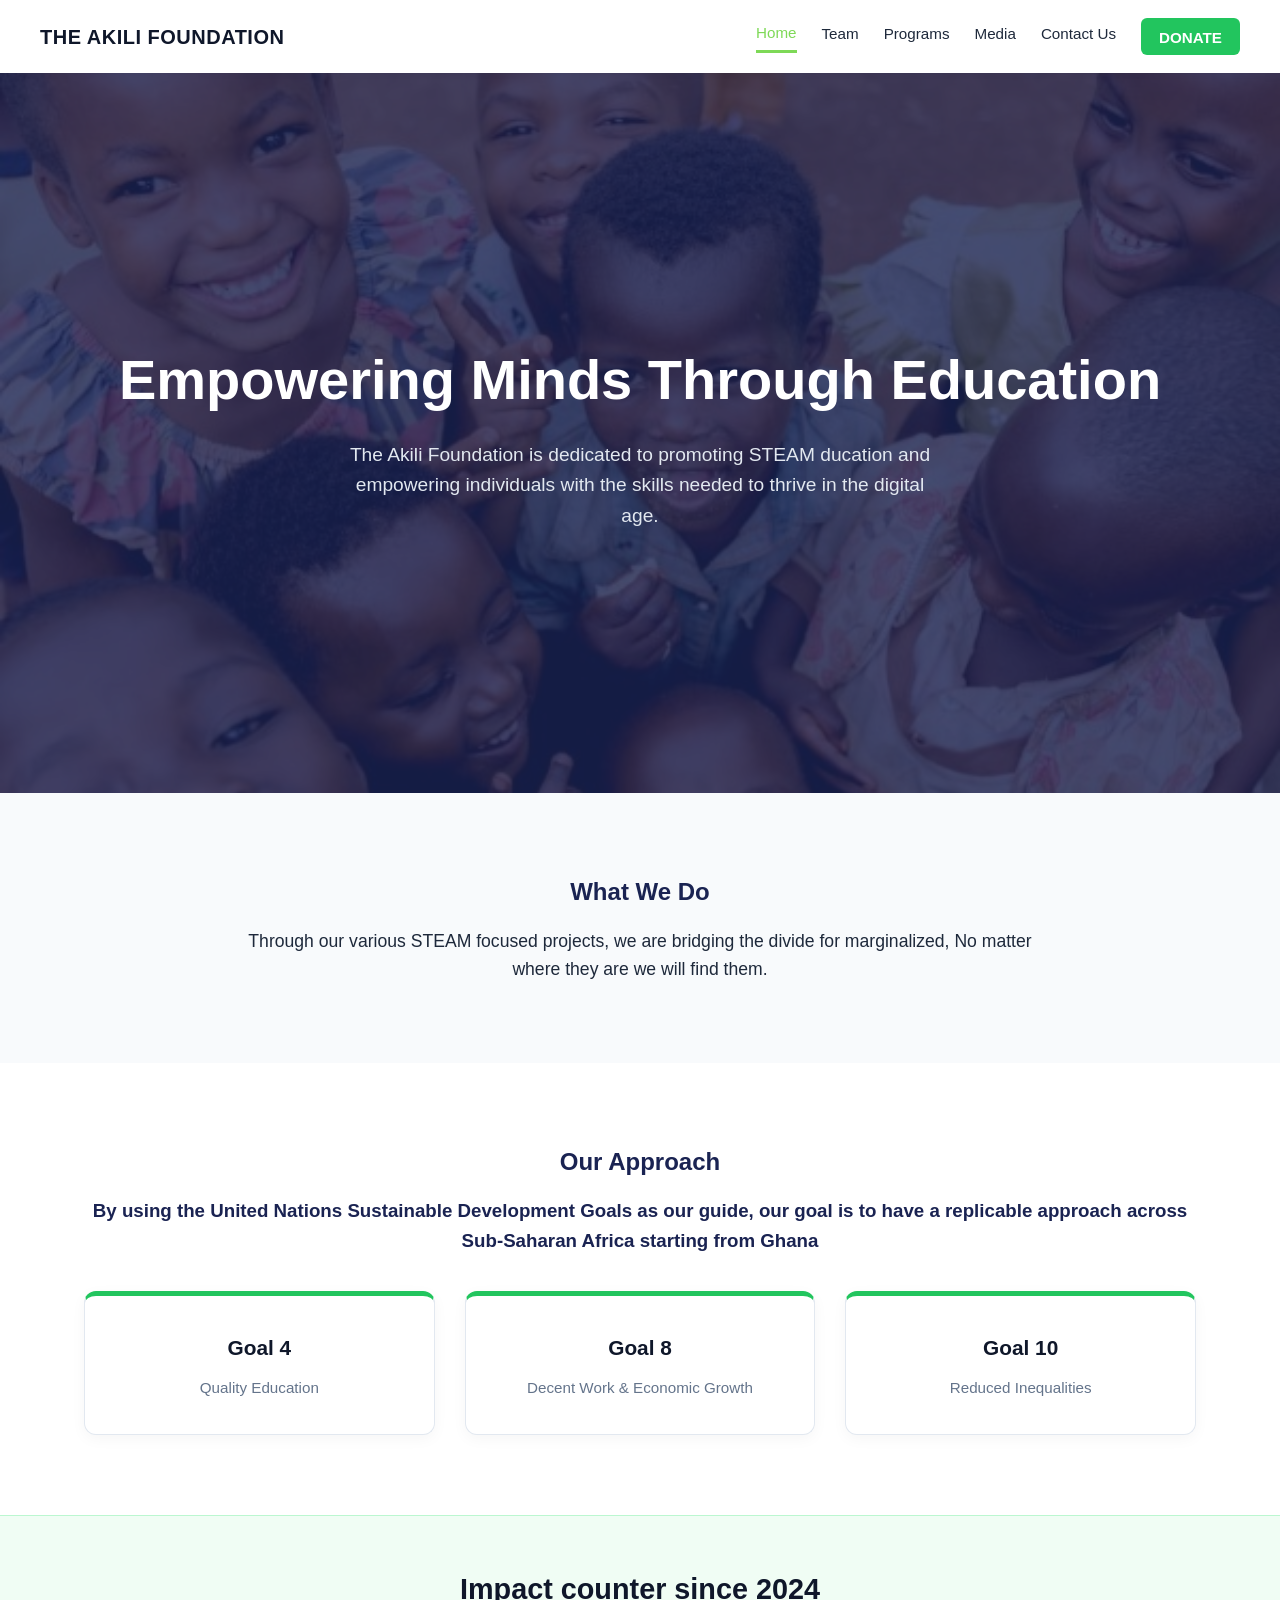
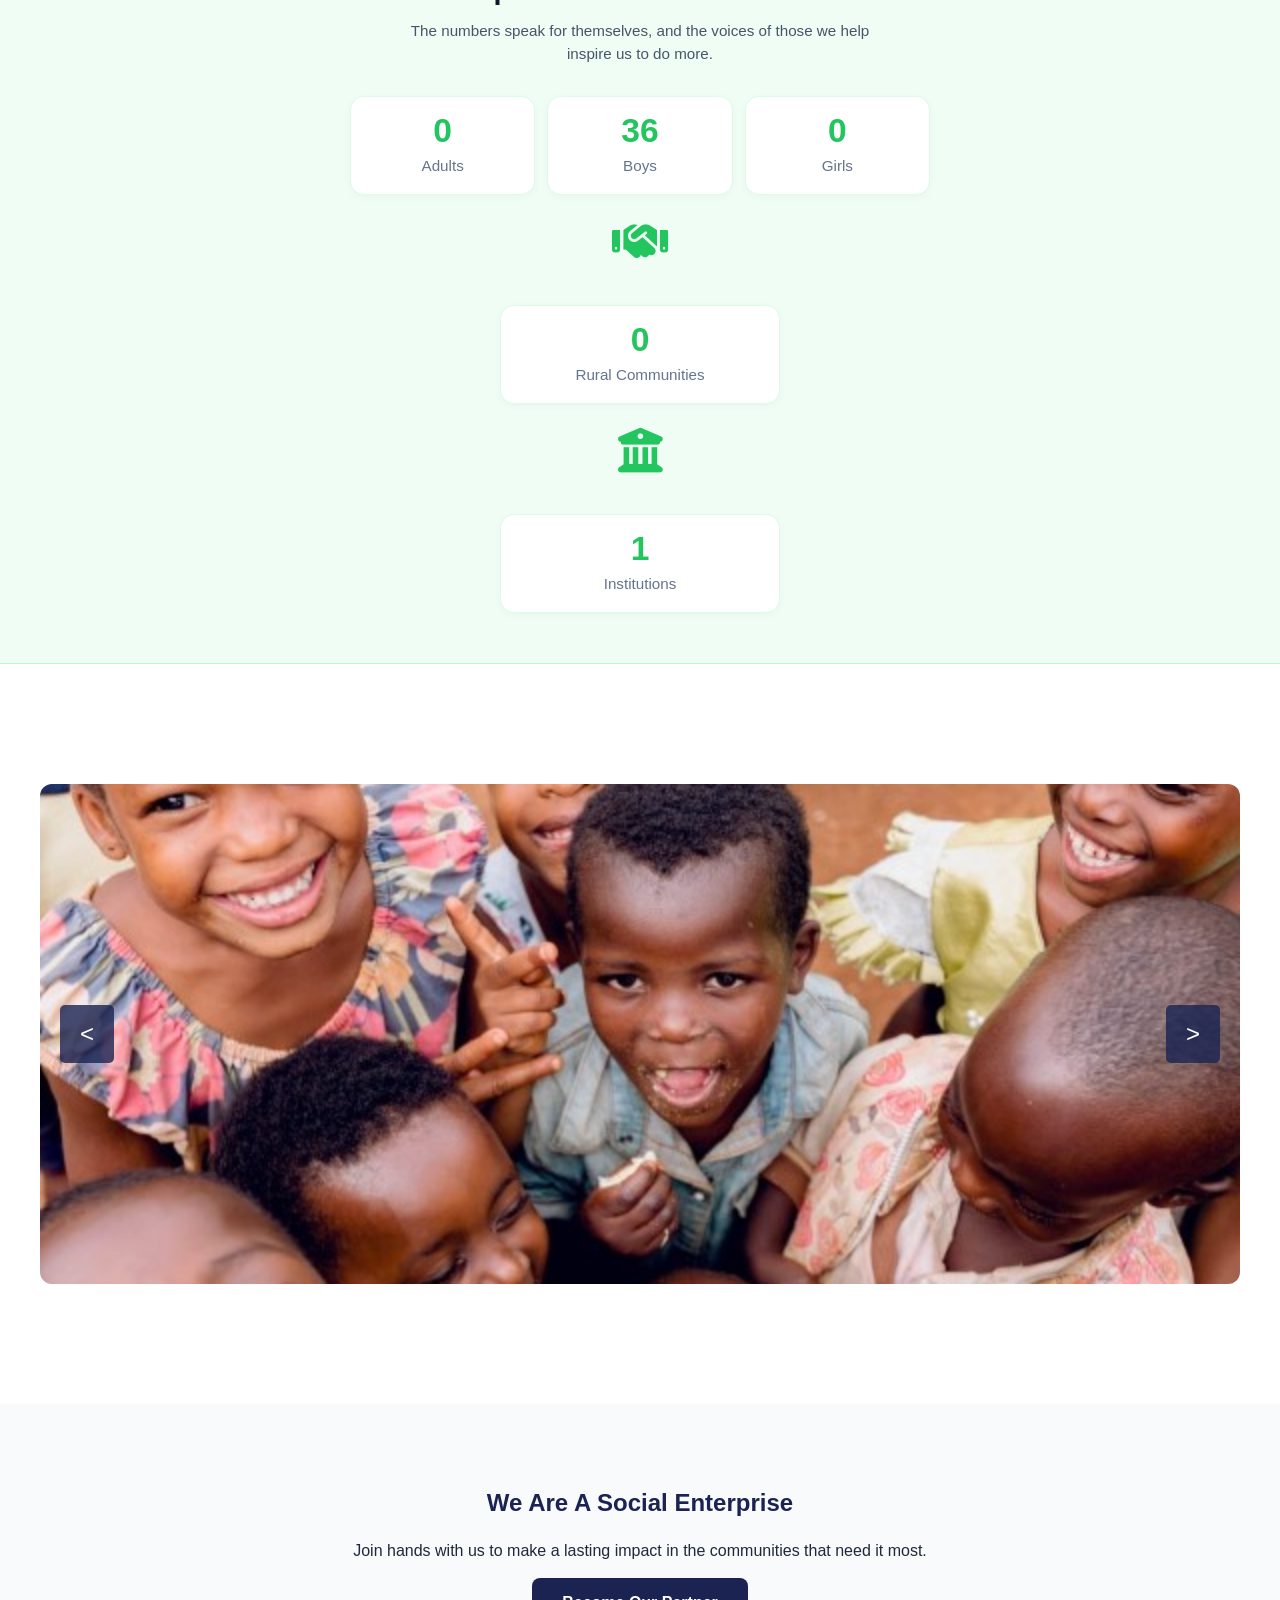
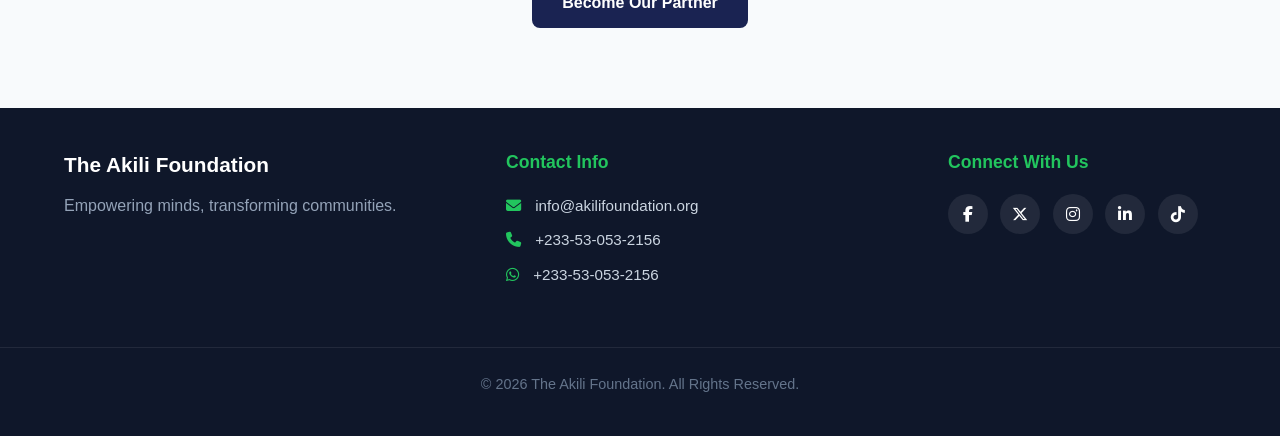
==== commit 9bf5f0e3: "Added new features to the indexfile" ====
--- a/index.html
+++ b/index.html
@@ -59,28 +59,46 @@
         </div>
     </section>
 
-    <section class="impact-counter">
-        <div class="container">
-            <h2>Impact counter since 2024</h2> 
-            <h3>The numbers speak for  themselves, and the voices of those we help inspire us to do more.</h3>
-            <br>
-            <i class="fa-solid fa-handshake impact-icon"></i>
-            <div class="counter-grid">
-                <div class="counter-box">
-                    <h3>0</h3>
-                    <p>Adults Impacted</p>
-                </div>
-                <div class="counter-box">
-                    <h3>37</h3>
-                    <p>Boys Reached</p>
-                </div>
-                <div class="counter-box">
-                    <h3>0</h3>
-                    <p>Girls Empowered</p>
-                </div>
+    <section class="impact-counter-section">
+    <div class="impact-content">
+        <h2>Impact counter since 2024</h2> 
+        <p class="subtitle">The numbers speak for themselves, and the voices of those we help inspire us to do more.</p>
+        
+        <!-- Top 3-Column Row: Adults, Boys, Girls -->
+        <div class="counter-row three-cols">
+            <div class="stat-box">
+                <h3 class="counter" data-target="0">0</h3>
+                <p>Adults</p>
+            </div>
+            <div class="stat-box">
+                <h3 class="counter" data-target="37">0</h3>
+                <p>Boys</p>
+            </div>
+            <div class="stat-box">
+                <h3 class="counter" data-target="0">0</h3>
+                <p>Girls</p>
             </div>
         </div>
-    </section>
+
+        <!-- Handshake Icon & Rural Communities -->
+        <div class="counter-group">
+            <i class="fa-solid fa-handshake impact-icon"></i>
+            <div class="stat-box full-width">
+                <h3 class="counter" data-target="0">0</h3>
+                <p>Rural Communities</p>
+            </div>
+        </div>
+
+        <!-- Institution Icon & Institutions -->
+        <div class="counter-group">
+            <i class="fa-solid fa-building-columns impact-icon"></i>
+            <div class="stat-box full-width">
+                <h3 class="counter" data-target="1">0</h3>
+                <p>Institutions</p>
+            </div>
+        </div>
+    </div>
+</section>
 
     <section class="media-preview">
         <div class="impact-carousel">
@@ -106,7 +124,8 @@
             </div><div class="footer-contact">
                 <h4>Contact Info</h4>
                 <p><i class="fa-solid fa-envelope"></i> info@akilifoundation.org</p>
-                <p><i class="fa-brands fa-whatsapp"></i> +233 12 345 6789</p>
+                <p><i class="fa-solid fa-phone"></i> +233-53-053-2156</p>
+                <p><i class="fa-brands fa-whatsapp"></i> +233-53-053-2156</p>
             </div>
 
             <div class="footer-socials">
--- a/style.css
+++ b/style.css
@@ -2130,4 +2130,88 @@
     .nav-links.active {
         display: flex;
     }
+}
+
+/* Full-Width Edge-to-Edge Impact Counter Section Band */
+.impact-counter-section {
+    width: 100%;
+    background-color: #f0fdf4; /* Edge-to-edge light green background */
+    border-top: 1px solid #bbf7d0;
+    border-bottom: 1px solid #bbf7d0;
+    padding: 50px 20px;
+    text-align: center;
+}
+
+/* Inner Centered Content Box */
+.impact-content {
+    max-width: 580px;
+    margin: 0 auto;
+}
+
+.impact-content h2 {
+    font-size: 1.8rem;
+    color: #0f172a;
+    font-weight: 700;
+    margin-bottom: 8px;
+}
+
+.impact-content .subtitle {
+    color: #475569;
+    font-size: 0.95rem;
+    max-width: 480px;
+    margin: 0 auto 30px auto;
+    line-height: 1.5;
+}
+
+/* 3-Column Grid for Top Stats */
+.counter-row.three-cols {
+    display: grid;
+    grid-template-columns: repeat(3, 1fr);
+    gap: 12px;
+    margin-bottom: 25px;
+}
+
+/* Inner White Stat Cards */
+.stat-box {
+    background-color: #ffffff;
+    border-radius: 14px;
+    padding: 16px 8px;
+    border: 1px solid #dcfce7;
+    box-shadow: 0 2px 8px rgba(0, 0, 0, 0.03);
+}
+
+.stat-box.full-width {
+    width: 100%;
+    max-width: 280px;
+    padding: 16px 20px;
+}
+
+/* Green Highlight Numbers */
+.stat-box h3 {
+    font-size: 2.1rem;
+    font-weight: 800;
+    color: #22c55e;
+    margin: 0;
+    line-height: 1.1;
+}
+
+.stat-box p {
+    font-size: 0.95rem;
+    color: #64748b;
+    margin-top: 4px;
+    font-weight: 500;
+}
+
+/* Vertical Icon Groups */
+.counter-group {
+    margin-top: 25px;
+    display: flex;
+    flex-direction: column;
+    align-items: center;
+    gap: 10px;
+}
+
+.impact-icon {
+    font-size: 2.8rem;
+    color: #22c55e;
 }
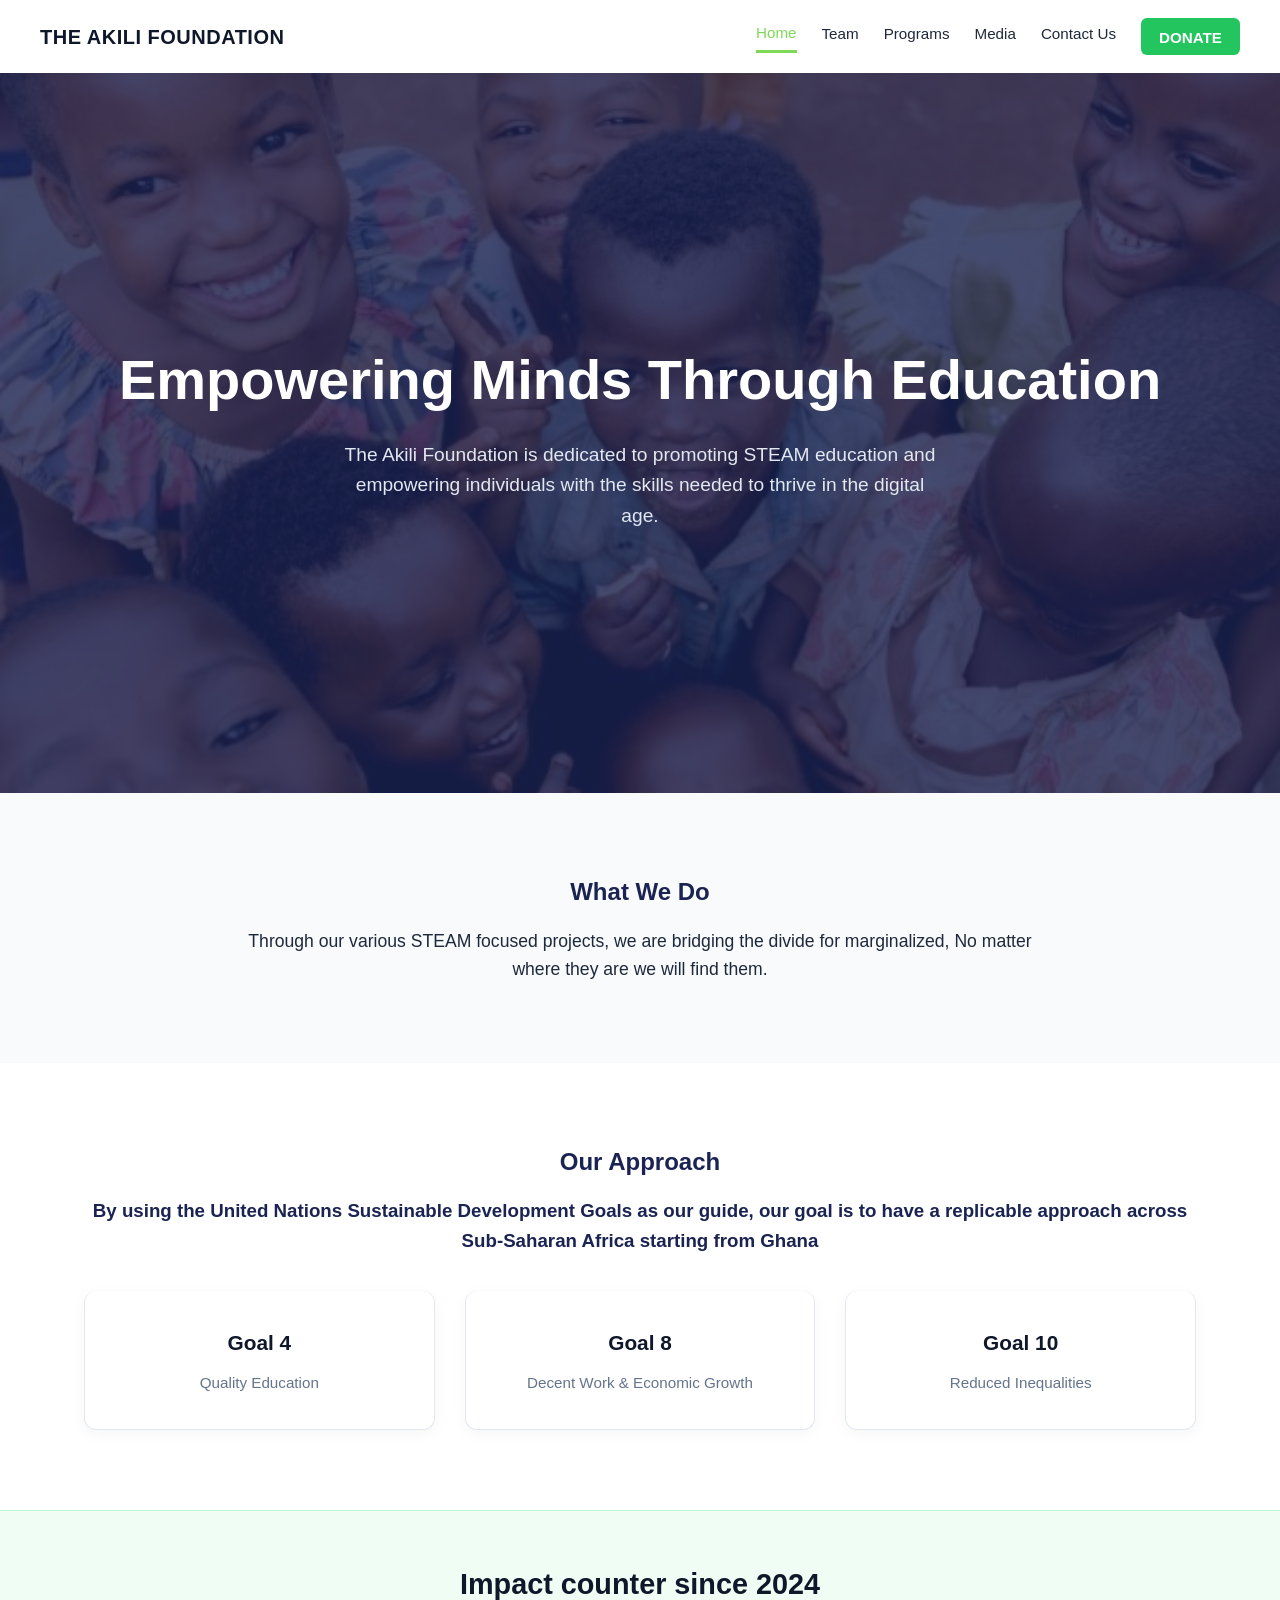
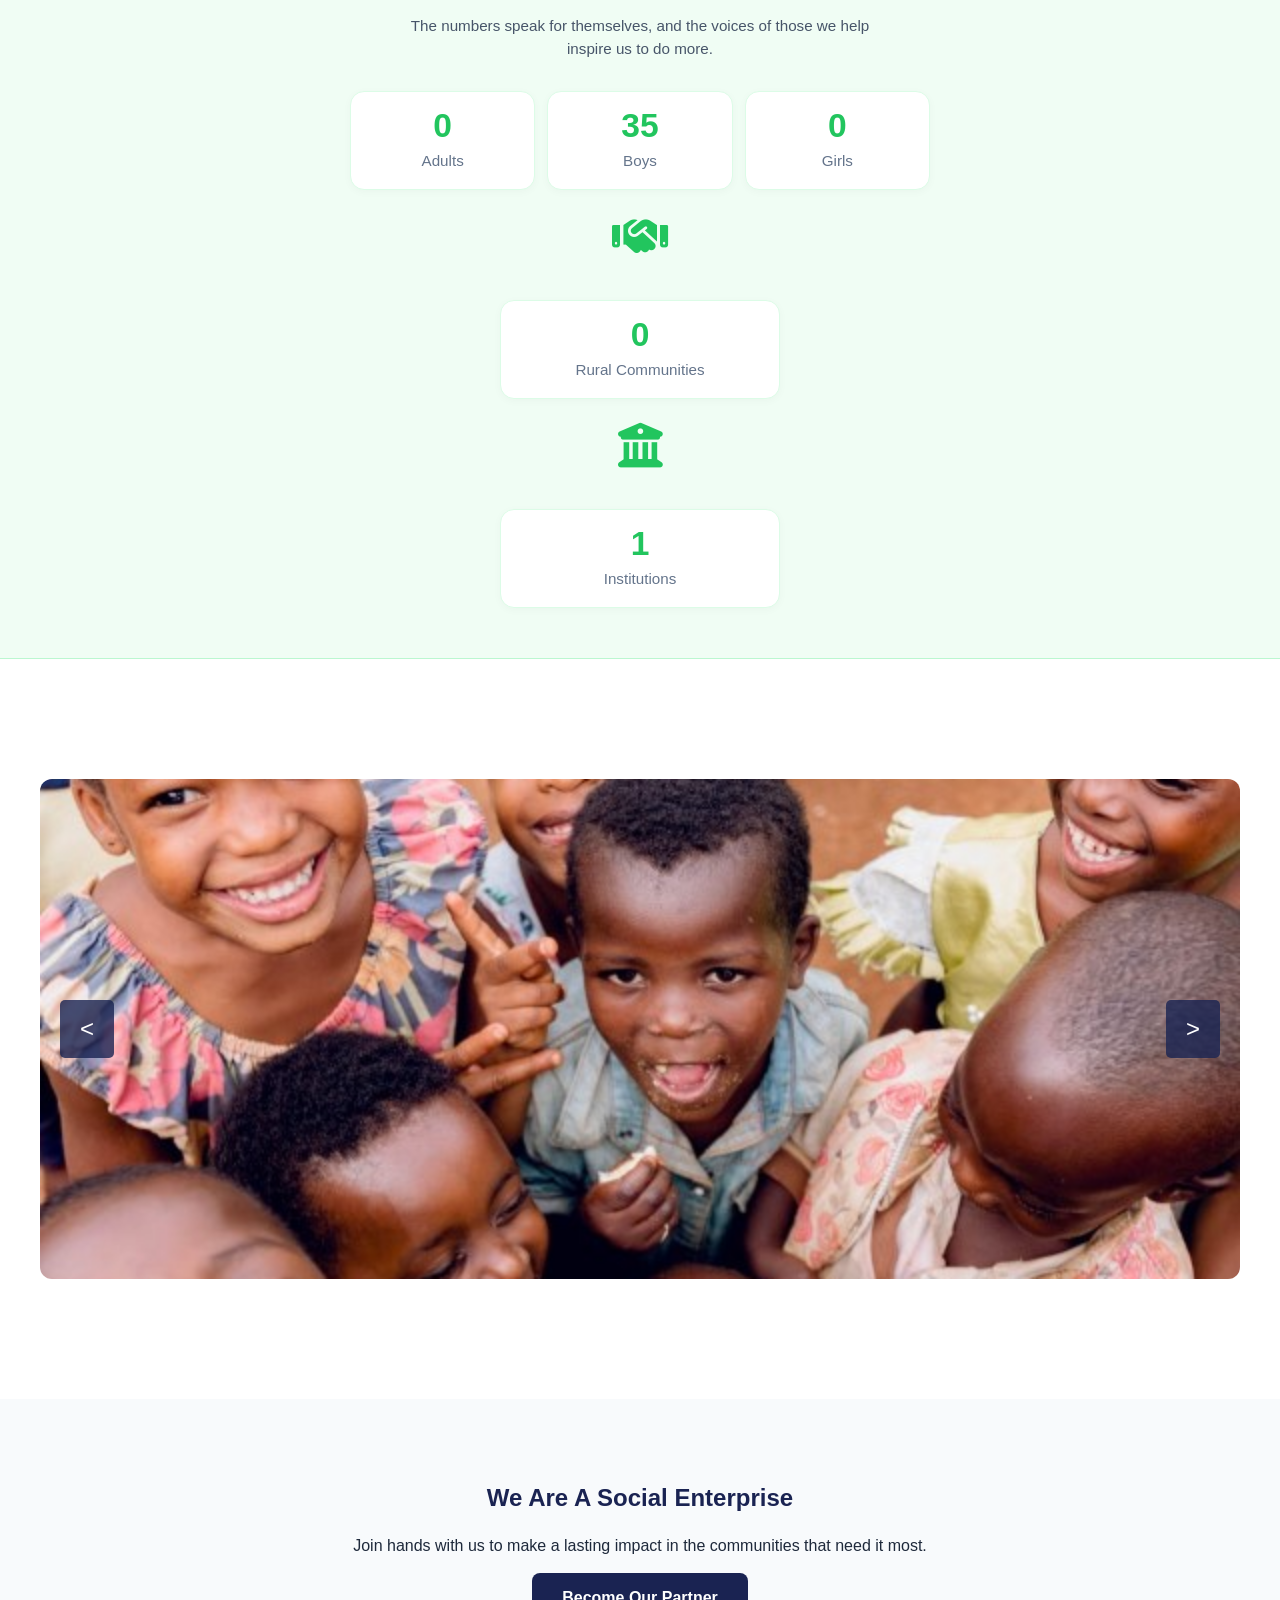
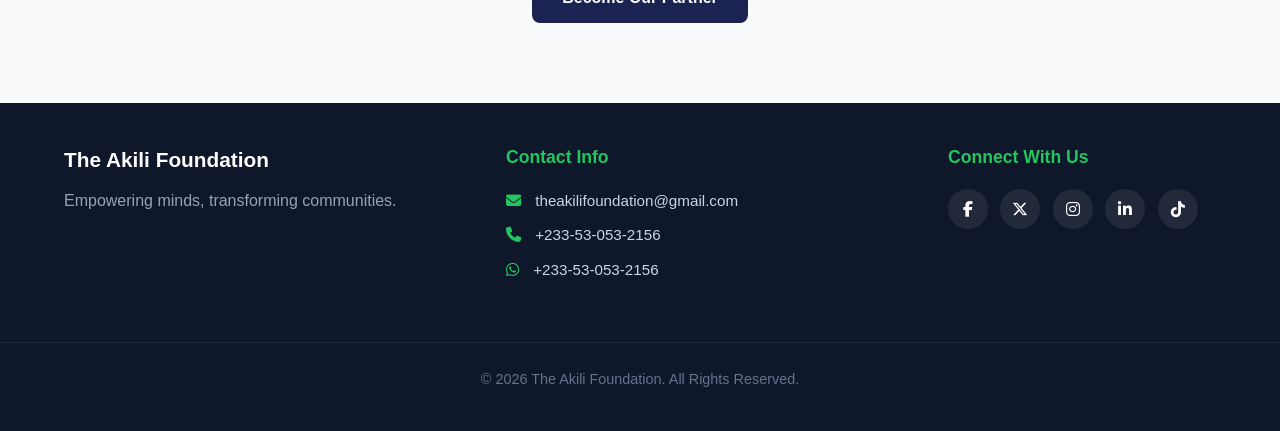
==== commit ed1a80e4: "Updated website design and content" ====
--- a/index.html
+++ b/index.html
@@ -27,7 +27,7 @@
     <section class="hero-section">
         <div class="hero-content">
             <h1>Empowering Minds Through Education</h1>
-            <p>The Akili Foundation is dedicated to promoting STEAM ducation and empowering individuals with the skills needed to thrive in the digital age.</p>
+            <p>The Akili Foundation is dedicated to promoting STEAM education and empowering individuals with the skills needed to thrive in the digital age.</p>
         </div>
     </section>
 
@@ -123,7 +123,7 @@
                 <p>Empowering minds, transforming communities.</p>
             </div><div class="footer-contact">
                 <h4>Contact Info</h4>
-                <p><i class="fa-solid fa-envelope"></i> info@akilifoundation.org</p>
+                <p><i class="fa-solid fa-envelope"></i> theakilifoundation@gmail.com</p>
                 <p><i class="fa-solid fa-phone"></i> +233-53-053-2156</p>
                 <p><i class="fa-brands fa-whatsapp"></i> +233-53-053-2156</p>
             </div>
--- a/style.css
+++ b/style.css
@@ -314,7 +314,7 @@
 /* --- Taller Top Hero Banner with Background Image --- */
 .programs-hero {
     position: relative;
-    background-image: url('images/26.jpg'); /* Swap with your top hero image path */
+    background-image: url('images/programs.png'); /* Swap with your top hero image path */
     background-size: cover;
     background-position: center;
     background-repeat: no-repeat;
@@ -2214,4 +2214,158 @@
 .impact-icon {
     font-size: 2.8rem;
     color: #22c55e;
+}
+
+/* Remove green top bars from Our Approach boxes */
+.our-approach .sdg-card {
+    border-top: none;
+}
+
+/* Team biography buttons */
+.see-bio-btn {
+    display: block;
+    margin: 8px auto 12px;
+    background: transparent;
+    border: none;
+    color: #1a2352;
+    font-size: 0.95rem;
+    font-weight: 600;
+    text-decoration: underline;
+    cursor: pointer;
+}
+
+.see-bio-btn:hover {
+    color: #22c55e;
+}
+
+/* Biography popup background */
+.bio-overlay {
+    position: fixed;
+    inset: 0;
+    background: rgba(0, 0, 0, 0.8);
+    z-index: 20000;
+    display: flex;
+    align-items: center;
+    justify-content: center;
+    padding: 16px;
+}
+
+.bio-overlay[hidden] {
+    display: none;
+}
+
+/* White biography popup */
+.bio-modal {
+    position: relative;
+    background: white;
+    width: 100%;
+    max-width: 650px;
+    max-height: 85vh;
+    overflow-y: auto;
+    padding: 42px 30px 35px;
+    text-align: center;
+    border-radius: 8px;
+    box-shadow: 0 10px 30px rgba(0,0,0,0.2);
+}
+
+.bio-modal h2 {
+    color: #0f172a;
+    font-size: 1.5rem;
+    margin-bottom: 20px;
+}
+
+.bio-modal p {
+    color: #111827;
+    font-size: 1.05rem;
+    line-height: 1.7;
+}
+
+.bio-close {
+    position: absolute;
+    top: 12px;
+    right: 12px;
+    background: white;
+    border: 2px solid #475569;
+    border-radius: 8px;
+    width: 36px;
+    height: 36px;
+    font-size: 26px;
+    cursor: pointer;
+}
+
+@media (max-width: 768px) {
+    .bio-modal {
+        padding: 45px 20px 30px;
+    }
+
+    .bio-modal h2 {
+        font-size: 1.3rem;
+    }
+
+    .bio-modal p {
+        font-size: 1rem;
+    }
+}
+
+/* Remove green top borders from Donate page cards */
+.donate-section .donate-card {
+    border-top: none !important;
+}
+
+/* Project Phoenix - Remove green bars from SDG cards */
+.sdg-section .sdg-card {
+    border-top: none !important;
+}
+
+/* Project Phoenix - Remove coloured backgrounds behind SDG numbers */
+.sdg-section .sdg-number {
+    background: transparent !important;
+    background-color: transparent !important;
+    box-shadow: none !important;
+    border: none !important;
+    border-radius: 0 !important;
+}
+/* PROJECT PHOENIX BACKGROUND */
+.phoenix-hero:not(.akokofo-hero) {
+    background:
+        linear-gradient(
+            rgba(15, 23, 42, 0.45),
+            rgba(15, 23, 42, 0.45)
+        ),
+        url("images/nix.png") center/cover no-repeat;
+
+    padding: 100px 20px;
+    color: white;
+    text-align: center;
+}
+
+
+/* AKOKOFO SCHOOL BACKGROUND */
+.phoenix-hero.akokofo-hero {
+    background:
+        linear-gradient(
+            rgba(15, 23, 42, 0.65),
+            rgba(15, 23, 42, 0.65)
+        ),
+        url("images/ako.png") center/cover no-repeat;
+}
+/* AKOKOFO SCHOOL HEART ICON */
+.akokofo-heart {
+    font-size: 85px;
+    color: #7ed957;
+    margin-bottom: 15px;
+    display: inline-block;
+}
+/* GOOGLE FORM - CONTACT PAGE */
+.google-form-container {
+    width: 100%;
+    overflow: hidden;
+}
+
+.google-form-container iframe {
+    display: block;
+    width: 100%;
+    max-width: 100%;
+    min-height: 1176px;
+    border: none;
 }
